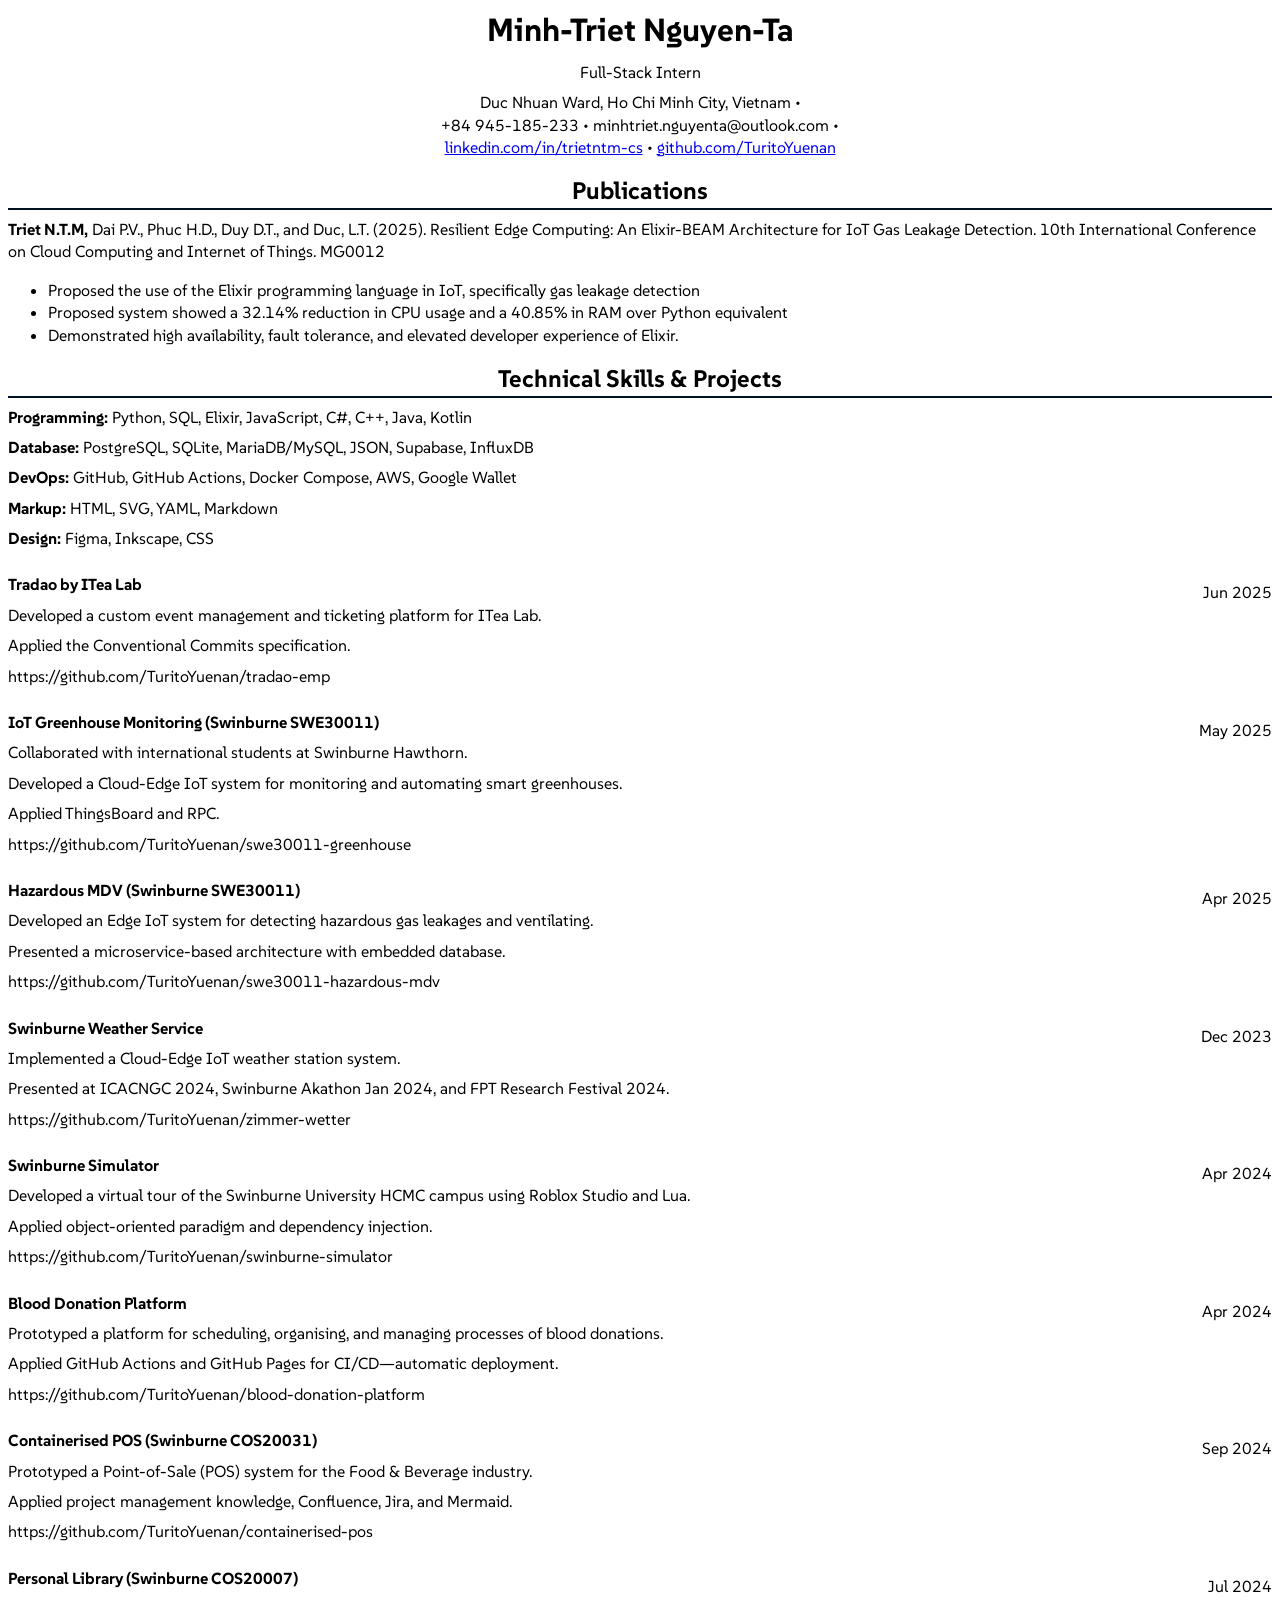
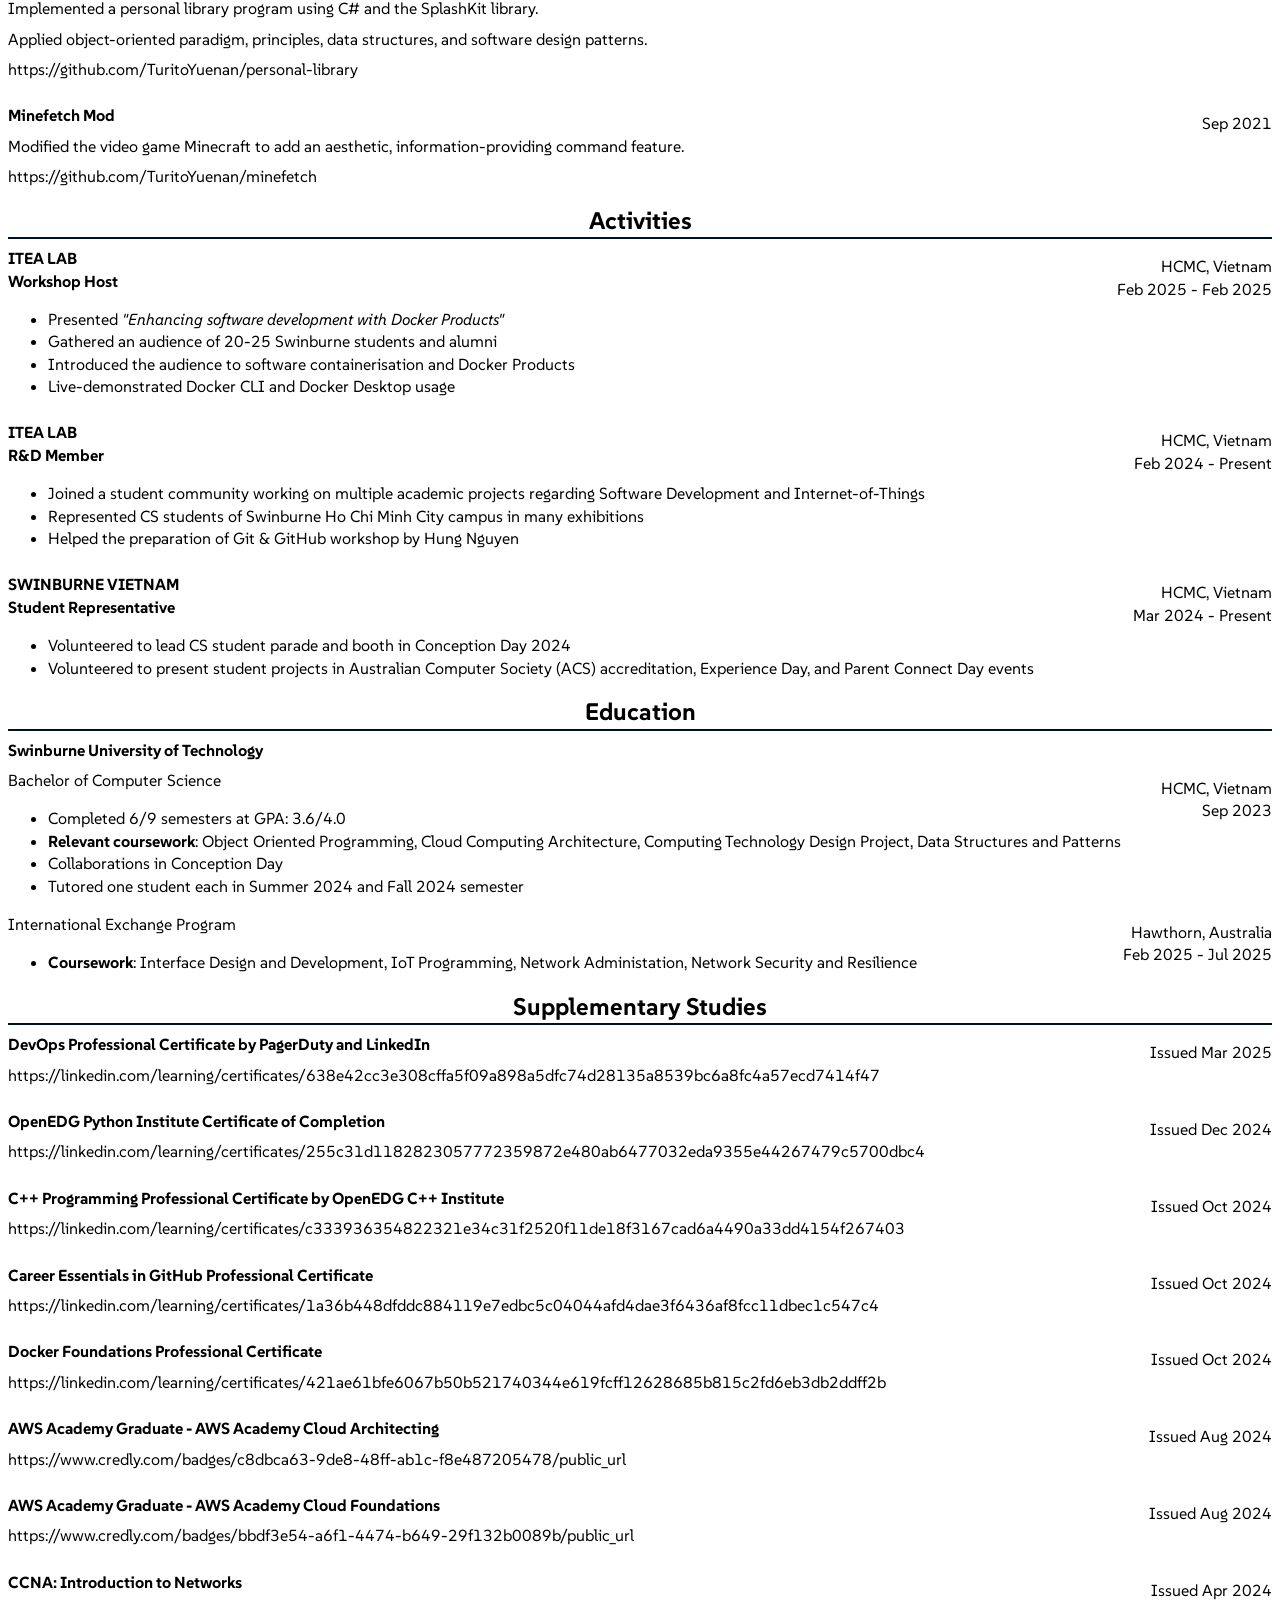
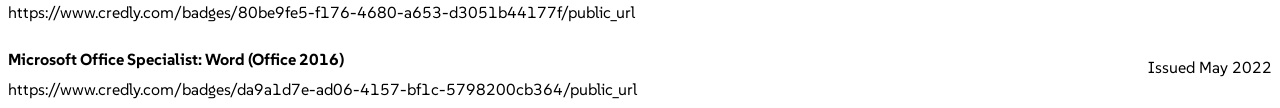
==== cvitae.html @ 9406d148 "update CV" ====
<!DOCTYPE html>
<html lang="en">

<head>
	<meta charset="UTF-8">
	<meta name="viewport" content="width=device-width, initial-scale=1.0">

	<title>Minh-Triet Nguyen-Ta's CV</title>

	<link rel="preconnect" href="https://fonts.googleapis.com">
	<link rel="preconnect" href="https://fonts.gstatic.com" crossorigin>
	<link href="https://fonts.googleapis.com/css2?family=SUSE:wght@100..800&display=swap" rel="stylesheet">

	<style>
		:root {
			font-family: 'SUSE', sans-serif;
			line-height: 1.4;
		}

		:is(h1, h2, .text-center) {
			text-align: center;
		}

		:is(h3, h4, p) {
			margin-block: 0.5rem;
		}

		h1 {
			margin-block: 0 0.5rem;
		}

		h2 {
			margin-block: 1rem 0.5rem;
			border-bottom: 2px solid #012;
		}

		section:not(:nth-child(2)) {
			margin-top: 1.5rem;
		}

		.float-right {
			float: inline-end;
			text-align: end;
		}

		@media print {
			section {
				break-inside: avoid;
			}
		}
	</style>
</head>

<body>
	<hgroup>
		<h1>Minh-Triet Nguyen-Ta</h1>
		<p class="text-center">Full-Stack Intern</p>
		<p class="text-center">
			Duc Nhuan Ward, Ho Chi Minh City, Vietnam
			&bull; <br> +84&nbsp;945-185-233
			&bull; minhtriet.nguyenta@outlook.com
			&bull; <br> <a href="https://linkedin.com/in/trietntm-cs" target="_blank">linkedin.com/in/trietntm-cs</a>
			&bull; <a href="https://github.com/TuritoYuenan" target="_blank">github.com/TuritoYuenan</a>
		</p>
	</hgroup>

	<hgroup>
		<h2>Publications</h2>

		<p><strong>Triet N.T.M,</strong> Dai P.V., Phuc H.D., Duy D.T., and Duc, L.T. (2025). Resilient Edge Computing:
			An Elixir-BEAM Architecture for IoT Gas Leakage Detection. 10th International Conference on Cloud Computing
			and Internet of Things. MG0012</p>
		<ul>
			<li>Proposed the use of the Elixir programming language in IoT, specifically gas leakage detection</li>
			<li>Proposed system showed a 32.14% reduction in CPU usage and a 40.85% in RAM over Python equivalent</li>
			<li>Demonstrated high availability, fault tolerance, and elevated developer experience of Elixir.</li>
		</ul>
	</hgroup>

	<hgroup>
		<h2>Technical Skills & Projects</h2>

		<p><strong>Programming:</strong> Python, SQL, Elixir, JavaScript, C#, C++, Java, Kotlin</p>
		<p><strong>Database:</strong> PostgreSQL, SQLite, MariaDB/MySQL, JSON, Supabase, InfluxDB</p>
		<p><strong>DevOps:</strong> GitHub, GitHub Actions, Docker Compose, AWS, Google Wallet</p>
		<p><strong>Markup:</strong> HTML, SVG, YAML, Markdown</p>
		<p><strong>Design:</strong> Figma, Inkscape, CSS</p>

		<section>
			<p class="float-right">Jun 2025</p>
			<h4>Tradao by ITea Lab</h4>
			<p>Developed a custom event management and ticketing platform for ITea Lab.</p>
			<p>Applied the Conventional Commits specification.</p>
			<p>https://github.com/TuritoYuenan/tradao-emp</p>
		</section>

		<section>
			<p class="float-right">May 2025</p>
			<h4>IoT Greenhouse Monitoring (Swinburne SWE30011)</h4>
			<p>Collaborated with international students at Swinburne Hawthorn.</p>
			<p>Developed a Cloud-Edge IoT system for monitoring and automating smart greenhouses.</p>
			<p>Applied ThingsBoard and RPC.</p>
			<p>https://github.com/TuritoYuenan/swe30011-greenhouse</p>
		</section>

		<section>
			<p class="float-right">Apr 2025</p>
			<h4>Hazardous MDV (Swinburne SWE30011)</h4>
			<p>Developed an Edge IoT system for detecting hazardous gas leakages and ventilating.</p>
			<p>Presented a microservice-based architecture with embedded database.</p>
			<p>https://github.com/TuritoYuenan/swe30011-hazardous-mdv</p>
		</section>

		<section>
			<p class="float-right">Dec 2023</p>
			<h4>Swinburne Weather Service</h4>
			<p>Implemented a Cloud-Edge IoT weather station system.</p>
			<p>Presented at ICACNGC 2024, Swinburne Akathon Jan 2024, and FPT Research Festival 2024.</p>
			<p>https://github.com/TuritoYuenan/zimmer-wetter</p>
		</section>

		<section>
			<p class="float-right">Apr 2024</p>
			<h4>Swinburne Simulator</h4>
			<p>Developed a virtual tour of the Swinburne University HCMC campus using Roblox Studio and Lua.</p>
			<p>Applied object-oriented paradigm and dependency injection.</p>
			<p>https://github.com/TuritoYuenan/swinburne-simulator</p>
		</section>

		<section>
			<p class="float-right">Apr 2024</p>
			<h4>Blood Donation Platform</h4>
			<p>Prototyped a platform for scheduling, organising, and managing processes of blood donations.</p>
			<p>Applied GitHub Actions and GitHub Pages for CI/CD&mdash;automatic deployment.</p>
			<p>https://github.com/TuritoYuenan/blood-donation-platform</p>
		</section>

		<section>
			<p class="float-right">Sep 2024</p>
			<h4>Containerised POS (Swinburne COS20031)</h4>
			<p>Prototyped a Point-of-Sale (POS) system for the Food & Beverage industry.</p>
			<p>Applied project management knowledge, Confluence, Jira, and Mermaid.</p>
			<p>https://github.com/TuritoYuenan/containerised-pos</p>
		</section>

		<section>
			<p class="float-right">Jul 2024</p>
			<h4>Personal Library (Swinburne COS20007)</h4>
			<p>Implemented a personal library program using C# and the SplashKit library.</p>
			<p>Applied object-oriented paradigm, principles, data structures, and software design patterns.</p>
			<p>https://github.com/TuritoYuenan/personal-library</p>
		</section>

		<section>
			<p class="float-right">Sep 2021</p>
			<h4>Minefetch Mod</h4>
			<p>Modified the video game Minecraft to add an aesthetic, information-providing command feature.</p>
			<p>https://github.com/TuritoYuenan/minefetch</p>
		</section>
	</hgroup>

	<hgroup>
		<h2>Activities</h2>

		<section>
			<p class="float-right">HCMC, Vietnam <br> Feb 2025 - Feb 2025</p>
			<h4>ITEA LAB <br> Workshop Host</h4>
			<ul>
				<li>Presented <em>"Enhancing software development with Docker Products"</em></li>
				<li>Gathered an audience of 20-25 Swinburne students and alumni</li>
				<li>Introduced the audience to software containerisation and Docker Products</li>
				<li>Live-demonstrated Docker CLI and Docker Desktop usage</li>
			</ul>
		</section>

		<section>
			<p class="float-right">HCMC, Vietnam <br> Feb 2024 - Present</p>
			<h4>ITEA LAB <br> R&D Member</h4>
			<ul>
				<li>Joined a student community working on multiple academic projects regarding Software Development and
					Internet-of-Things
				</li>
				<li>Represented CS students of Swinburne Ho Chi Minh City campus in many exhibitions</li>
				<li>Helped the preparation of Git & GitHub workshop by Hung Nguyen </li>
			</ul>
		</section>

		<section>
			<p class="float-right">HCMC, Vietnam <br> Mar 2024 - Present</p>
			<h4>SWINBURNE VIETNAM <br> Student Representative</h4>
			<ul>
				<li>Volunteered to lead CS student parade and booth in Conception Day 2024</li>
				<li>Volunteered to present student projects in Australian Computer Society
					(ACS) accreditation, Experience Day, and Parent Connect Day events</li>
			</ul>
		</section>
	</hgroup>

	<hgroup>
		<h2>Education</h2>

		<section>
			<h4>Swinburne University of Technology</h4>
			<p class="float-right">HCMC, Vietnam <br> Sep 2023</p>
			<p>Bachelor of Computer Science</p>
			<ul>
				<li>Completed 6/9 semesters at GPA: 3.6/4.0</li>
				<li><strong>Relevant coursework</strong>: Object Oriented Programming, Cloud Computing Architecture,
					Computing Technology Design Project, Data Structures and Patterns</li>
				<li>Collaborations in Conception Day</li>
				<li>Tutored one student each in Summer 2024 and Fall 2024 semester</li>
			</ul>
			<p class="float-right">Hawthorn, Australia <br> Feb 2025 - Jul 2025</p>
			<p>International Exchange Program</p>
			<ul>
				<li><strong>Coursework</strong>: Interface Design and Development, IoT Programming, Network
					Administation, Network Security and Resilience</li>
			</ul>
		</section>
	</hgroup>

	<hgroup>
		<h2>Supplementary Studies</h2>

		<section>
			<p class="float-right">Issued Mar 2025</p>
			<h4>DevOps Professional Certificate by PagerDuty and LinkedIn</h4>
			<p>https://linkedin.com/learning/certificates/638e42cc3e308cffa5f09a898a5dfc74d28135a8539bc6a8fc4a57ecd7414f47
			</p>
		</section>

		<section>
			<p class="float-right">Issued Dec 2024</p>
			<h4>OpenEDG Python Institute Certificate of Completion</h4>
			<p>https://linkedin.com/learning/certificates/255c31d1182823057772359872e480ab6477032eda9355e44267479c5700dbc4
			</p>
		</section>

		<section>
			<p class="float-right">Issued Oct 2024</p>
			<h4>C++ Programming Professional Certificate by OpenEDG C++ Institute</h4>
			<p>https://linkedin.com/learning/certificates/c333936354822321e34c31f2520f11de18f3167cad6a4490a33dd4154f267403
			</p>
		</section>

		<section>
			<p class="float-right">Issued Oct 2024</p>
			<h4>Career Essentials in GitHub Professional Certificate</h4>
			<p>https://linkedin.com/learning/certificates/1a36b448dfddc884119e7edbc5c04044afd4dae3f6436af8fcc11dbec1c547c4
			</p>
		</section>

		<section>
			<p class="float-right">Issued Oct 2024</p>
			<h4>Docker Foundations Professional Certificate</h4>
			<p>https://linkedin.com/learning/certificates/421ae61bfe6067b50b521740344e619fcff12628685b815c2fd6eb3db2ddff2b
			</p>
		</section>

		<section>
			<p class="float-right">Issued Aug 2024</p>
			<h4>AWS Academy Graduate - AWS Academy Cloud Architecting</h4>
			<p>https://www.credly.com/badges/c8dbca63-9de8-48ff-ab1c-f8e487205478/public_url</p>
		</section>

		<section>
			<p class="float-right">Issued Aug 2024</p>
			<h4>AWS Academy Graduate - AWS Academy Cloud Foundations</h4>
			<p>https://www.credly.com/badges/bbdf3e54-a6f1-4474-b649-29f132b0089b/public_url</p>
		</section>

		<section>
			<p class="float-right">Issued Apr 2024</p>
			<h4>CCNA: Introduction to Networks</h4>
			<p>https://www.credly.com/badges/80be9fe5-f176-4680-a653-d3051b44177f/public_url</p>
		</section>

		<section>
			<p class="float-right">Issued May 2022</p>
			<h4>Microsoft Office Specialist: Word (Office 2016)</h4>
			<p>https://www.credly.com/badges/da9a1d7e-ad06-4157-bf1c-5798200cb364/public_url</p>
		</section>
	</hgroup>
</body>

</html>
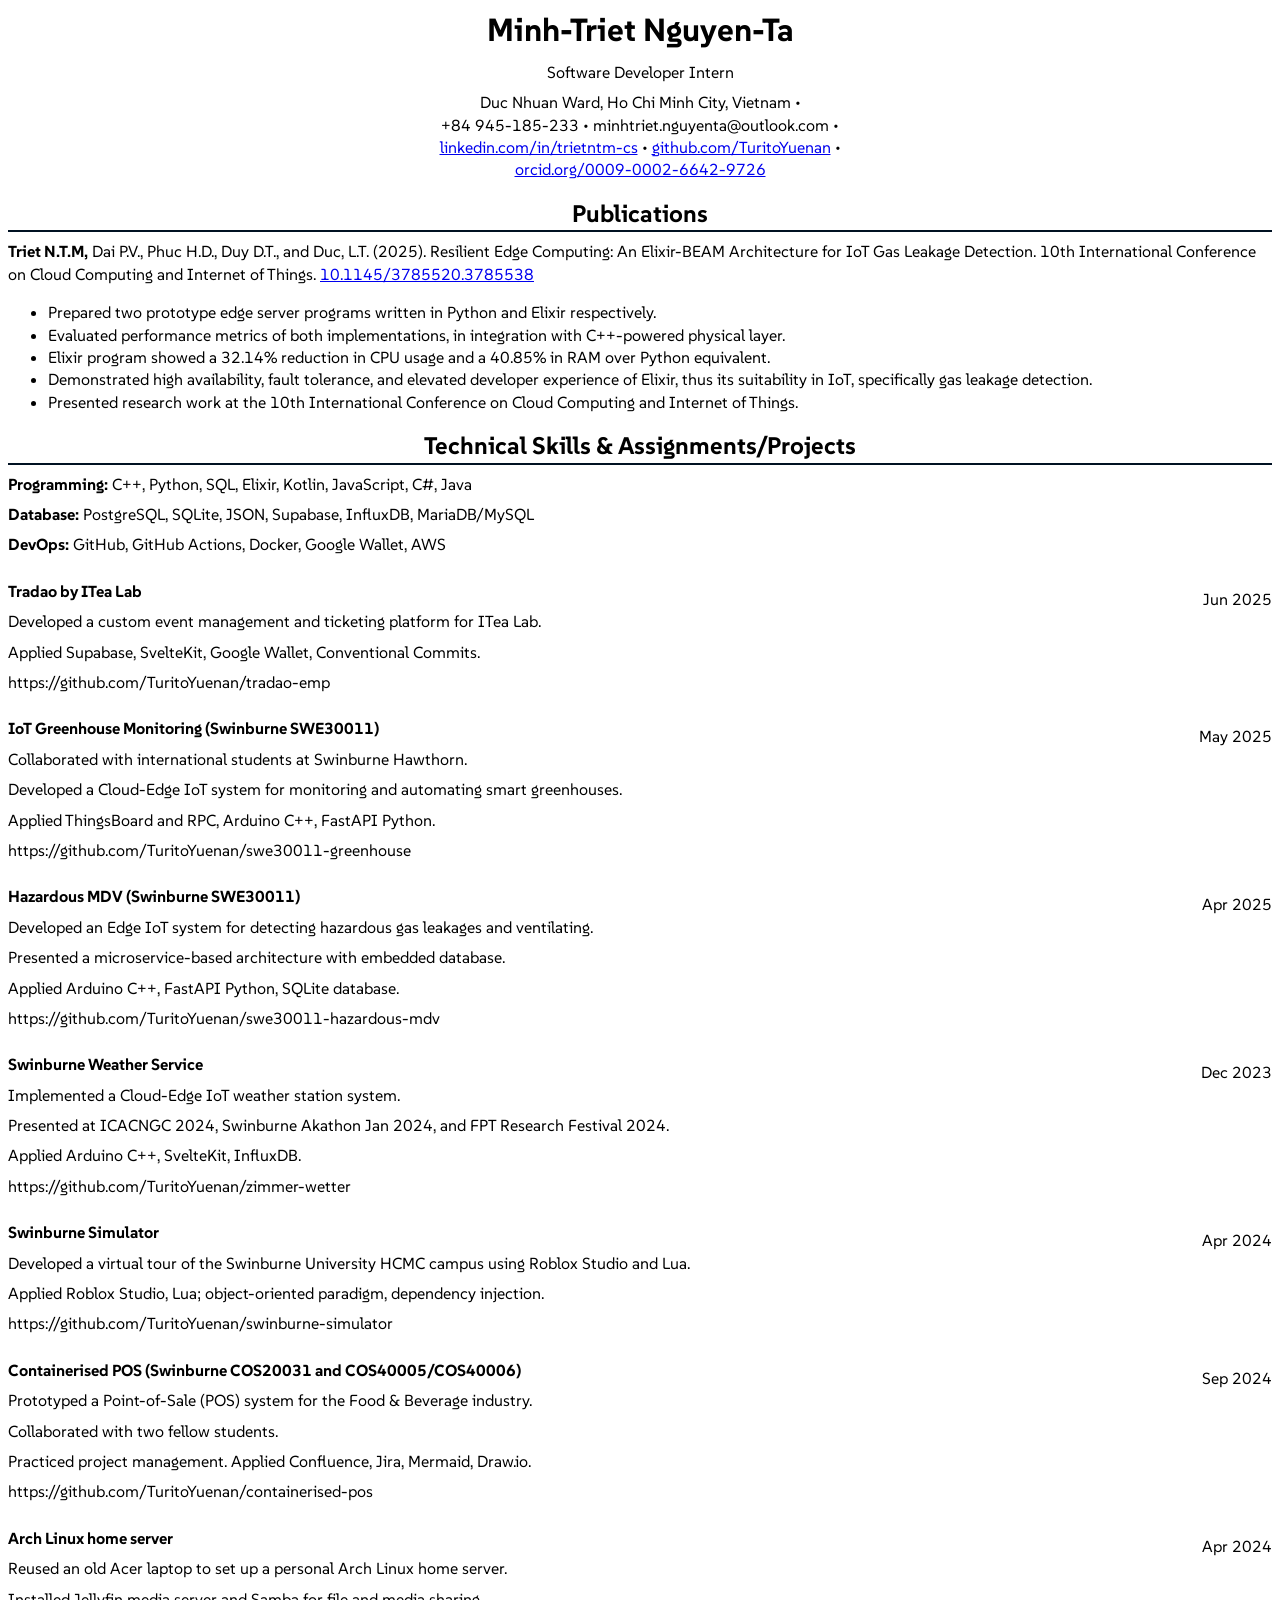
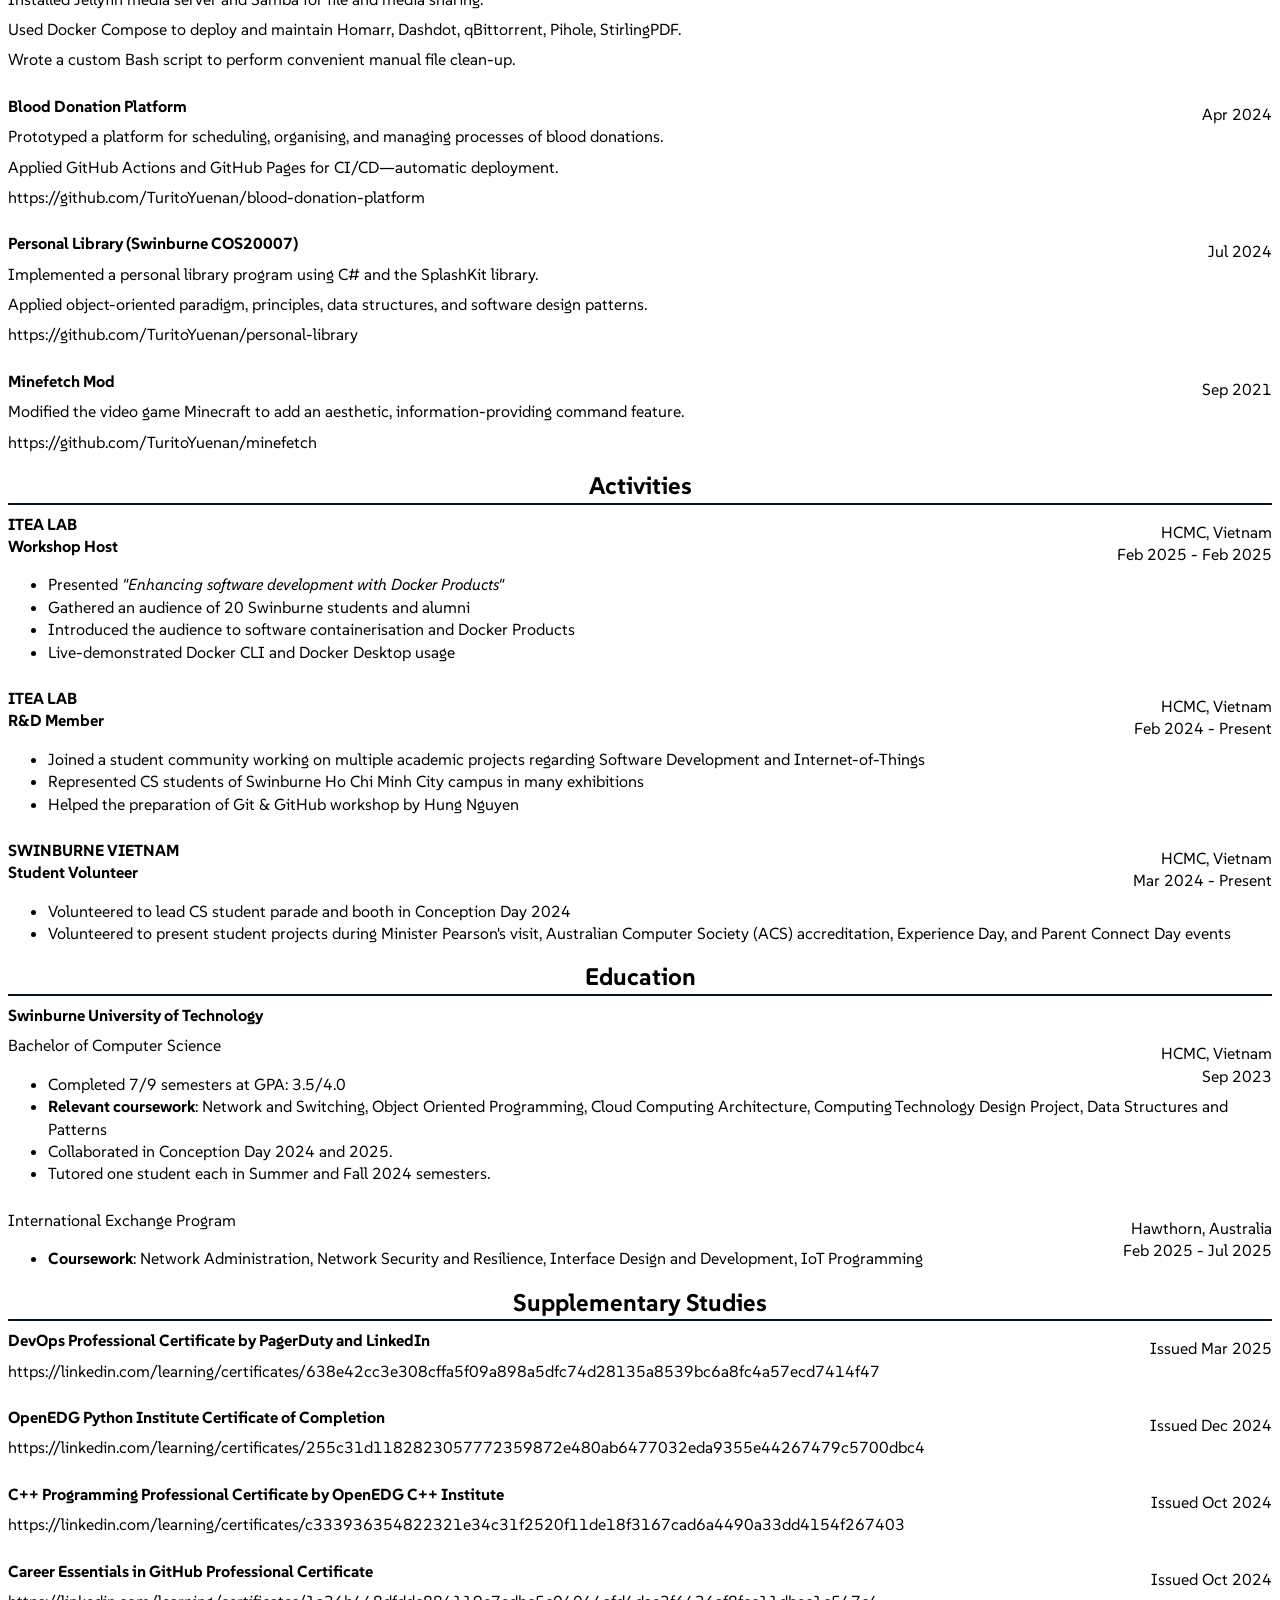
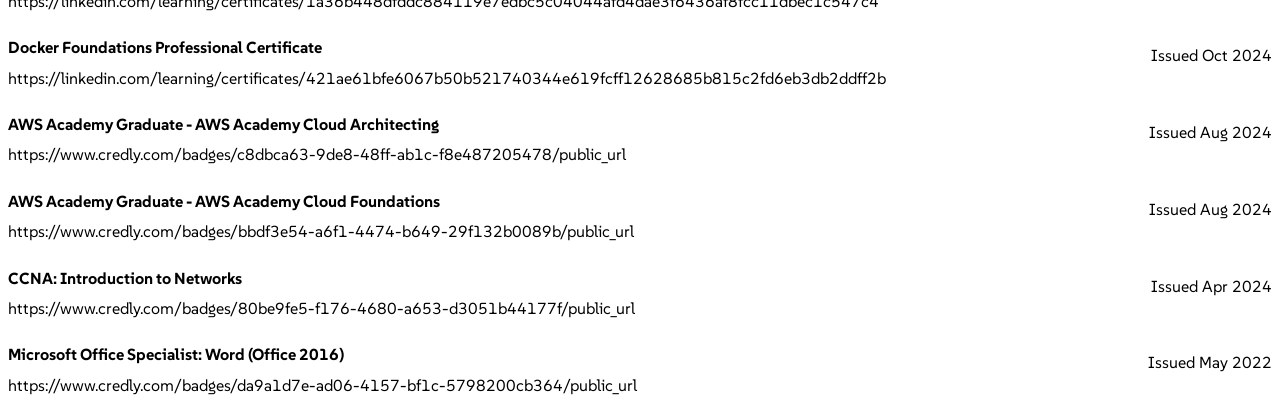
==== commit cf3eb620: "update CV" ====
--- a/cvitae.html
+++ b/cvitae.html
@@ -54,13 +54,14 @@
 <body>
 	<hgroup>
 		<h1>Minh-Triet Nguyen-Ta</h1>
-		<p class="text-center">Full-Stack Intern</p>
+		<p class="text-center">Software Developer Intern</p>
 		<p class="text-center">
 			Duc Nhuan Ward, Ho Chi Minh City, Vietnam
 			&bull; <br> +84&nbsp;945-185-233
 			&bull; minhtriet.nguyenta@outlook.com
 			&bull; <br> <a href="https://linkedin.com/in/trietntm-cs" target="_blank">linkedin.com/in/trietntm-cs</a>
 			&bull; <a href="https://github.com/TuritoYuenan" target="_blank">github.com/TuritoYuenan</a>
+			&bull; <br> <a href="https://orcid.org/0009-0002-6642-9726" target="_blank">orcid.org/0009-0002-6642-9726</a>
 		</p>
 	</hgroup>
 
@@ -69,28 +70,33 @@
 
 		<p><strong>Triet N.T.M,</strong> Dai P.V., Phuc H.D., Duy D.T., and Duc, L.T. (2025). Resilient Edge Computing:
 			An Elixir-BEAM Architecture for IoT Gas Leakage Detection. 10th International Conference on Cloud Computing
-			and Internet of Things. MG0012</p>
+			and Internet of Things.
+			<a href="https://doi.org/10.1145/3785520.3785538">10.1145/3785520.3785538</a>
+		</p>
 		<ul>
-			<li>Proposed the use of the Elixir programming language in IoT, specifically gas leakage detection</li>
-			<li>Proposed system showed a 32.14% reduction in CPU usage and a 40.85% in RAM over Python equivalent</li>
-			<li>Demonstrated high availability, fault tolerance, and elevated developer experience of Elixir.</li>
+			<li>Prepared two prototype edge server programs written in Python and Elixir respectively.</li>
+			<li>Evaluated performance metrics of both implementations, in integration with C++-powered physical layer.
+			</li>
+			<li>Elixir program showed a 32.14% reduction in CPU usage and a 40.85% in RAM over Python equivalent.</li>
+			<li>Demonstrated high availability, fault tolerance, and elevated developer experience of Elixir, thus its
+				suitability in IoT, specifically gas leakage detection.</li>
+			<li>Presented research work at the 10th International Conference on Cloud Computing and Internet of Things.
+			</li>
 		</ul>
 	</hgroup>
 
 	<hgroup>
-		<h2>Technical Skills & Projects</h2>
-
-		<p><strong>Programming:</strong> Python, SQL, Elixir, JavaScript, C#, C++, Java, Kotlin</p>
-		<p><strong>Database:</strong> PostgreSQL, SQLite, MariaDB/MySQL, JSON, Supabase, InfluxDB</p>
-		<p><strong>DevOps:</strong> GitHub, GitHub Actions, Docker Compose, AWS, Google Wallet</p>
-		<p><strong>Markup:</strong> HTML, SVG, YAML, Markdown</p>
-		<p><strong>Design:</strong> Figma, Inkscape, CSS</p>
+		<h2>Technical Skills & Assignments/Projects</h2>
+
+		<p><strong>Programming:</strong> C++, Python, SQL, Elixir, Kotlin, JavaScript, C#, Java</p>
+		<p><strong>Database:</strong> PostgreSQL, SQLite, JSON, Supabase, InfluxDB, MariaDB/MySQL</p>
+		<p><strong>DevOps:</strong> GitHub, GitHub Actions, Docker, Google Wallet, AWS</p>
 
 		<section>
 			<p class="float-right">Jun 2025</p>
 			<h4>Tradao by ITea Lab</h4>
 			<p>Developed a custom event management and ticketing platform for ITea Lab.</p>
-			<p>Applied the Conventional Commits specification.</p>
+			<p>Applied Supabase, SvelteKit, Google Wallet, Conventional Commits.</p>
 			<p>https://github.com/TuritoYuenan/tradao-emp</p>
 		</section>
 
@@ -99,7 +105,7 @@
 			<h4>IoT Greenhouse Monitoring (Swinburne SWE30011)</h4>
 			<p>Collaborated with international students at Swinburne Hawthorn.</p>
 			<p>Developed a Cloud-Edge IoT system for monitoring and automating smart greenhouses.</p>
-			<p>Applied ThingsBoard and RPC.</p>
+			<p>Applied ThingsBoard and RPC, Arduino C++, FastAPI Python.</p>
 			<p>https://github.com/TuritoYuenan/swe30011-greenhouse</p>
 		</section>
 
@@ -108,6 +114,7 @@
 			<h4>Hazardous MDV (Swinburne SWE30011)</h4>
 			<p>Developed an Edge IoT system for detecting hazardous gas leakages and ventilating.</p>
 			<p>Presented a microservice-based architecture with embedded database.</p>
+			<p>Applied Arduino C++, FastAPI Python, SQLite database.</p>
 			<p>https://github.com/TuritoYuenan/swe30011-hazardous-mdv</p>
 		</section>
 
@@ -116,6 +123,7 @@
 			<h4>Swinburne Weather Service</h4>
 			<p>Implemented a Cloud-Edge IoT weather station system.</p>
 			<p>Presented at ICACNGC 2024, Swinburne Akathon Jan 2024, and FPT Research Festival 2024.</p>
+			<p>Applied Arduino C++, SvelteKit, InfluxDB.</p>
 			<p>https://github.com/TuritoYuenan/zimmer-wetter</p>
 		</section>
 
@@ -123,8 +131,26 @@
 			<p class="float-right">Apr 2024</p>
 			<h4>Swinburne Simulator</h4>
 			<p>Developed a virtual tour of the Swinburne University HCMC campus using Roblox Studio and Lua.</p>
-			<p>Applied object-oriented paradigm and dependency injection.</p>
+			<p>Applied Roblox Studio, Lua; object-oriented paradigm, dependency injection.</p>
 			<p>https://github.com/TuritoYuenan/swinburne-simulator</p>
+		</section>
+
+		<section>
+			<p class="float-right">Sep 2024</p>
+			<h4>Containerised POS (Swinburne COS20031 and COS40005/COS40006)</h4>
+			<p>Prototyped a Point-of-Sale (POS) system for the Food & Beverage industry.</p>
+			<p>Collaborated with two fellow students.</p>
+			<p>Practiced project management. Applied Confluence, Jira, Mermaid, Draw.io.</p>
+			<p>https://github.com/TuritoYuenan/containerised-pos</p>
+		</section>
+
+		<section>
+			<p class="float-right">Apr 2024</p>
+			<h4>Arch Linux home server</h4>
+			<p>Reused an old Acer laptop to set up a personal Arch Linux home server.</p>
+			<p>Installed Jellyfin media server and Samba for file and media sharing.</p>
+			<p>Used Docker Compose to deploy and maintain Homarr, Dashdot, qBittorrent, Pihole, StirlingPDF.</p>
+			<p>Wrote a custom Bash script to perform convenient manual file clean-up.</p>
 		</section>
 
 		<section>
@@ -136,14 +162,6 @@
 		</section>
 
 		<section>
-			<p class="float-right">Sep 2024</p>
-			<h4>Containerised POS (Swinburne COS20031)</h4>
-			<p>Prototyped a Point-of-Sale (POS) system for the Food & Beverage industry.</p>
-			<p>Applied project management knowledge, Confluence, Jira, and Mermaid.</p>
-			<p>https://github.com/TuritoYuenan/containerised-pos</p>
-		</section>
-
-		<section>
 			<p class="float-right">Jul 2024</p>
 			<h4>Personal Library (Swinburne COS20007)</h4>
 			<p>Implemented a personal library program using C# and the SplashKit library.</p>
@@ -167,7 +185,7 @@
 			<h4>ITEA LAB <br> Workshop Host</h4>
 			<ul>
 				<li>Presented <em>"Enhancing software development with Docker Products"</em></li>
-				<li>Gathered an audience of 20-25 Swinburne students and alumni</li>
+				<li>Gathered an audience of 20 Swinburne students and alumni</li>
 				<li>Introduced the audience to software containerisation and Docker Products</li>
 				<li>Live-demonstrated Docker CLI and Docker Desktop usage</li>
 			</ul>
@@ -187,10 +205,10 @@
 
 		<section>
 			<p class="float-right">HCMC, Vietnam <br> Mar 2024 - Present</p>
-			<h4>SWINBURNE VIETNAM <br> Student Representative</h4>
+			<h4>SWINBURNE VIETNAM <br> Student Volunteer</h4>
 			<ul>
 				<li>Volunteered to lead CS student parade and booth in Conception Day 2024</li>
-				<li>Volunteered to present student projects in Australian Computer Society
+				<li>Volunteered to present student projects during Minister Pearson's visit, Australian Computer Society
 					(ACS) accreditation, Experience Day, and Parent Connect Day events</li>
 			</ul>
 		</section>
@@ -204,17 +222,19 @@
 			<p class="float-right">HCMC, Vietnam <br> Sep 2023</p>
 			<p>Bachelor of Computer Science</p>
 			<ul>
-				<li>Completed 6/9 semesters at GPA: 3.6/4.0</li>
-				<li><strong>Relevant coursework</strong>: Object Oriented Programming, Cloud Computing Architecture,
-					Computing Technology Design Project, Data Structures and Patterns</li>
-				<li>Collaborations in Conception Day</li>
-				<li>Tutored one student each in Summer 2024 and Fall 2024 semester</li>
-			</ul>
+				<li>Completed 7/9 semesters at GPA: 3.5/4.0</li>
+				<li><strong>Relevant coursework</strong>: Network and Switching, Object Oriented Programming, Cloud
+					Computing Architecture, Computing Technology Design Project, Data Structures and Patterns</li>
+				<li>Collaborated in Conception Day 2024 and 2025.</li>
+				<li>Tutored one student each in Summer and Fall 2024 semesters.</li>
+			</ul>
+		</section>
+		<section>
 			<p class="float-right">Hawthorn, Australia <br> Feb 2025 - Jul 2025</p>
 			<p>International Exchange Program</p>
 			<ul>
-				<li><strong>Coursework</strong>: Interface Design and Development, IoT Programming, Network
-					Administation, Network Security and Resilience</li>
+				<li><strong>Coursework</strong>: Network Administration, Network Security and Resilience, Interface
+					Design and Development, IoT Programming</li>
 			</ul>
 		</section>
 	</hgroup>
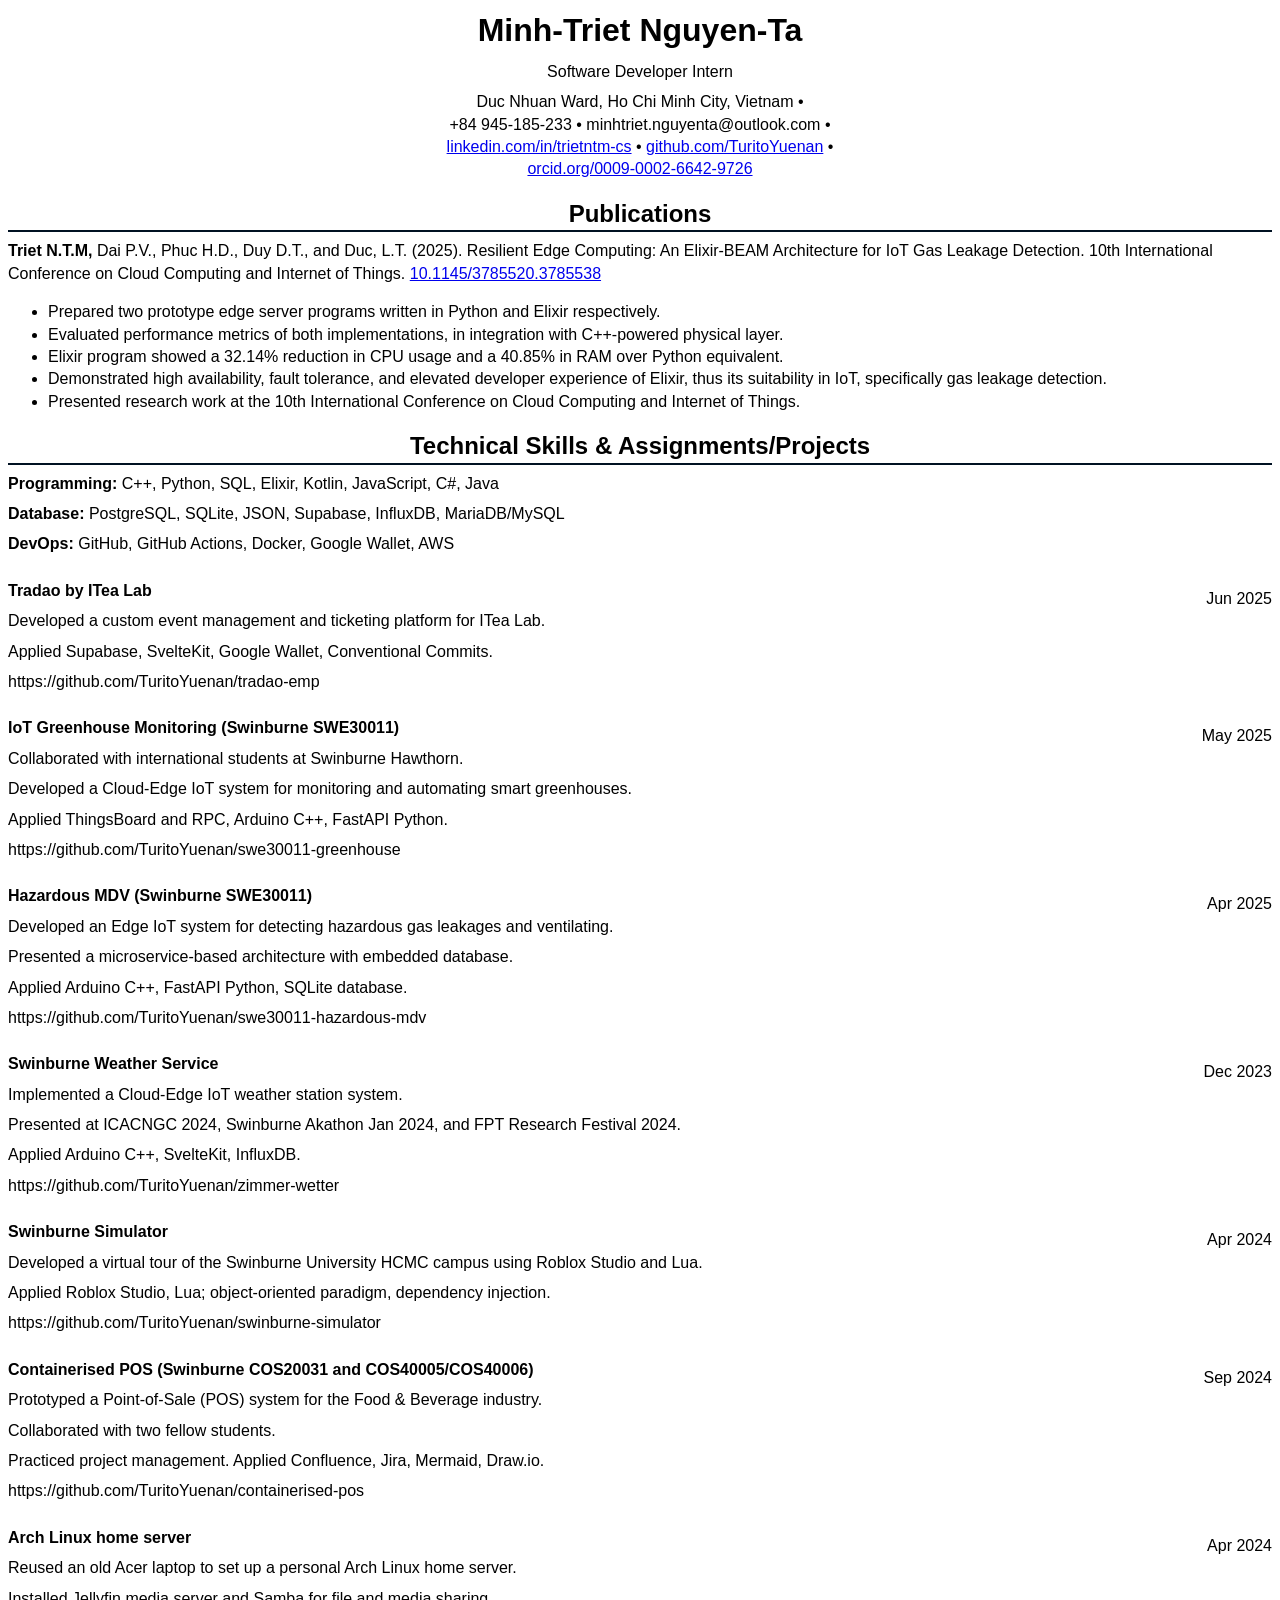
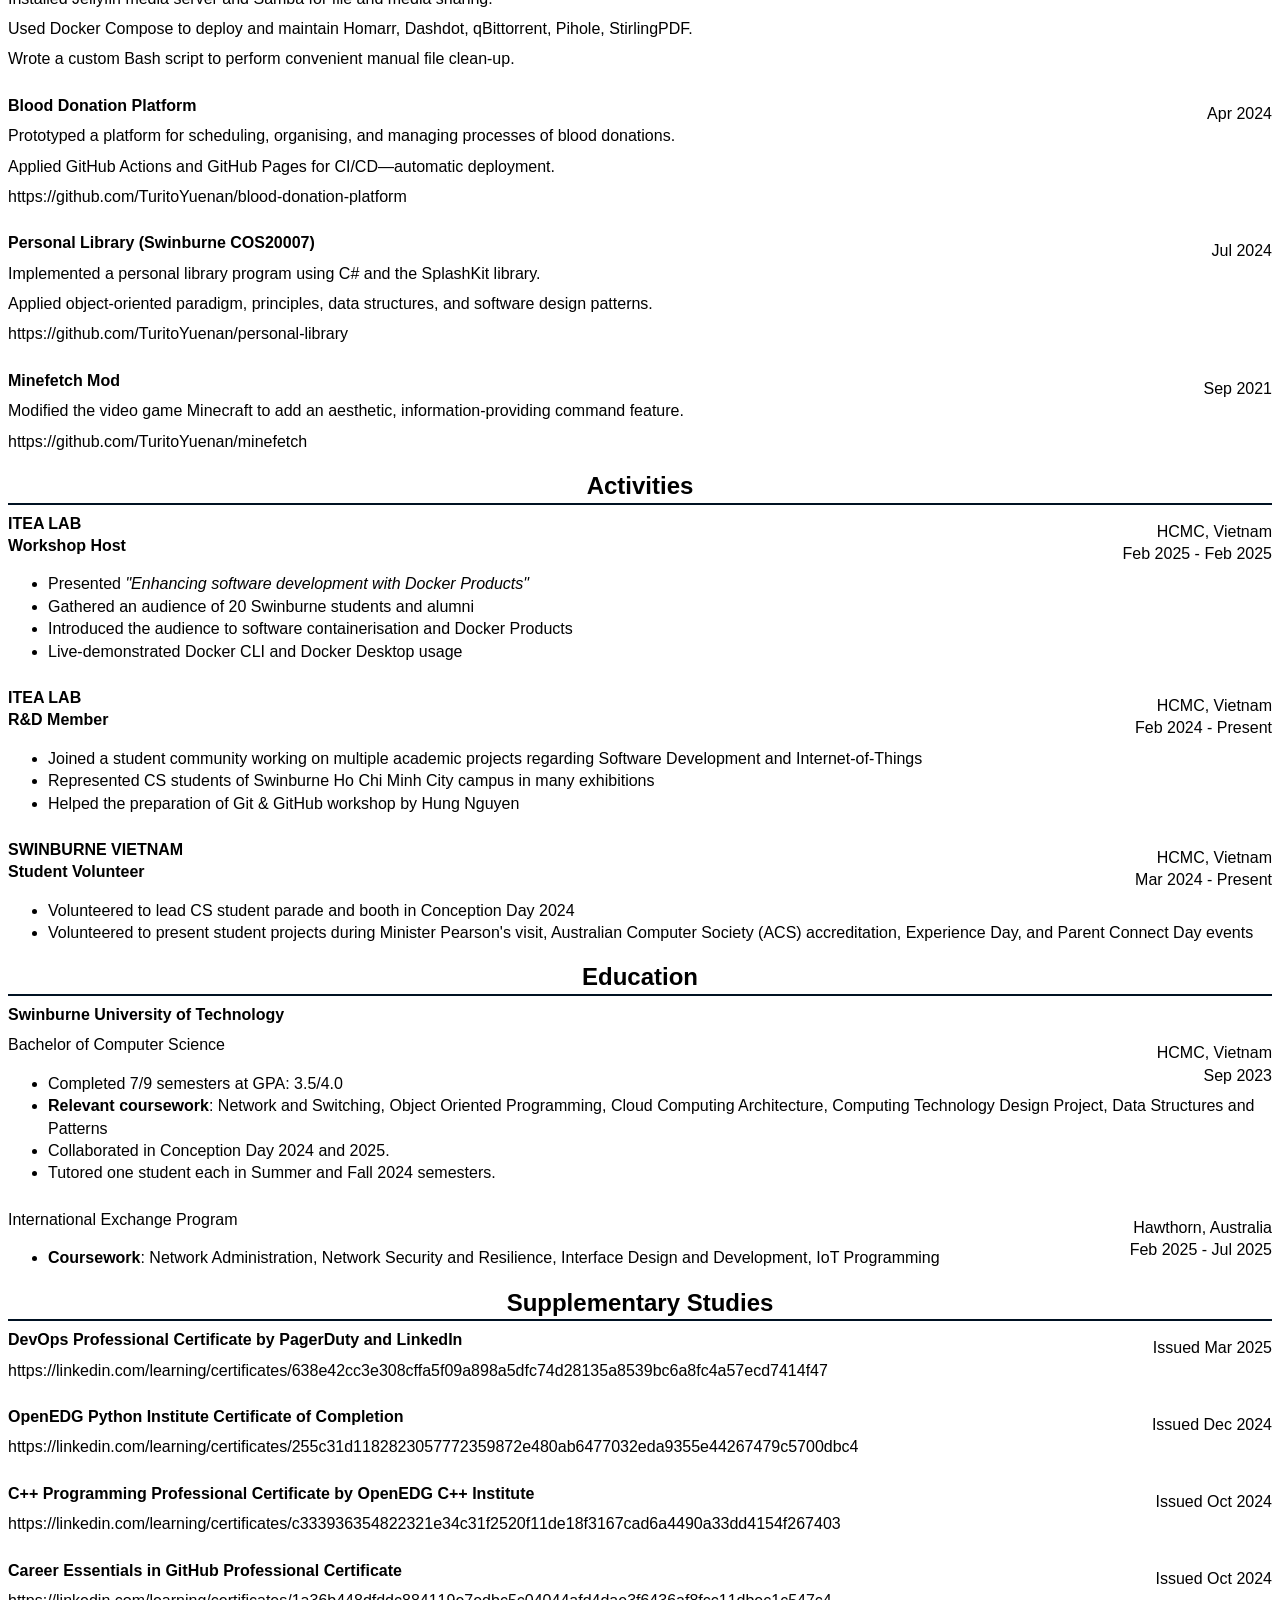
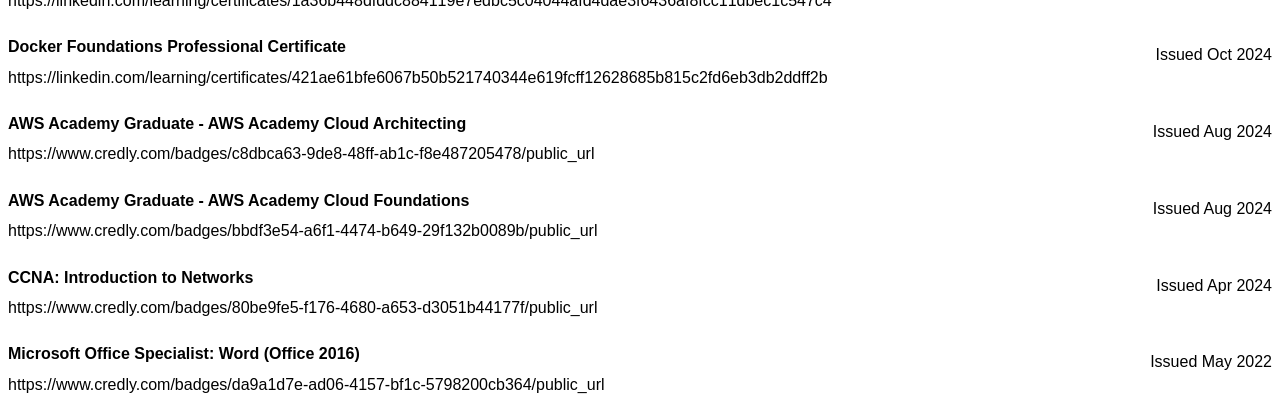
==== commit d778369c: "remove CV SUSE font to drastically decrease PDF file size" ====
--- a/cvitae.html
+++ b/cvitae.html
@@ -7,13 +7,9 @@
 
 	<title>Minh-Triet Nguyen-Ta's CV</title>
 
-	<link rel="preconnect" href="https://fonts.googleapis.com">
-	<link rel="preconnect" href="https://fonts.gstatic.com" crossorigin>
-	<link href="https://fonts.googleapis.com/css2?family=SUSE:wght@100..800&display=swap" rel="stylesheet">
-
 	<style>
 		:root {
-			font-family: 'SUSE', sans-serif;
+			font-family: sans-serif;
 			line-height: 1.4;
 		}
 
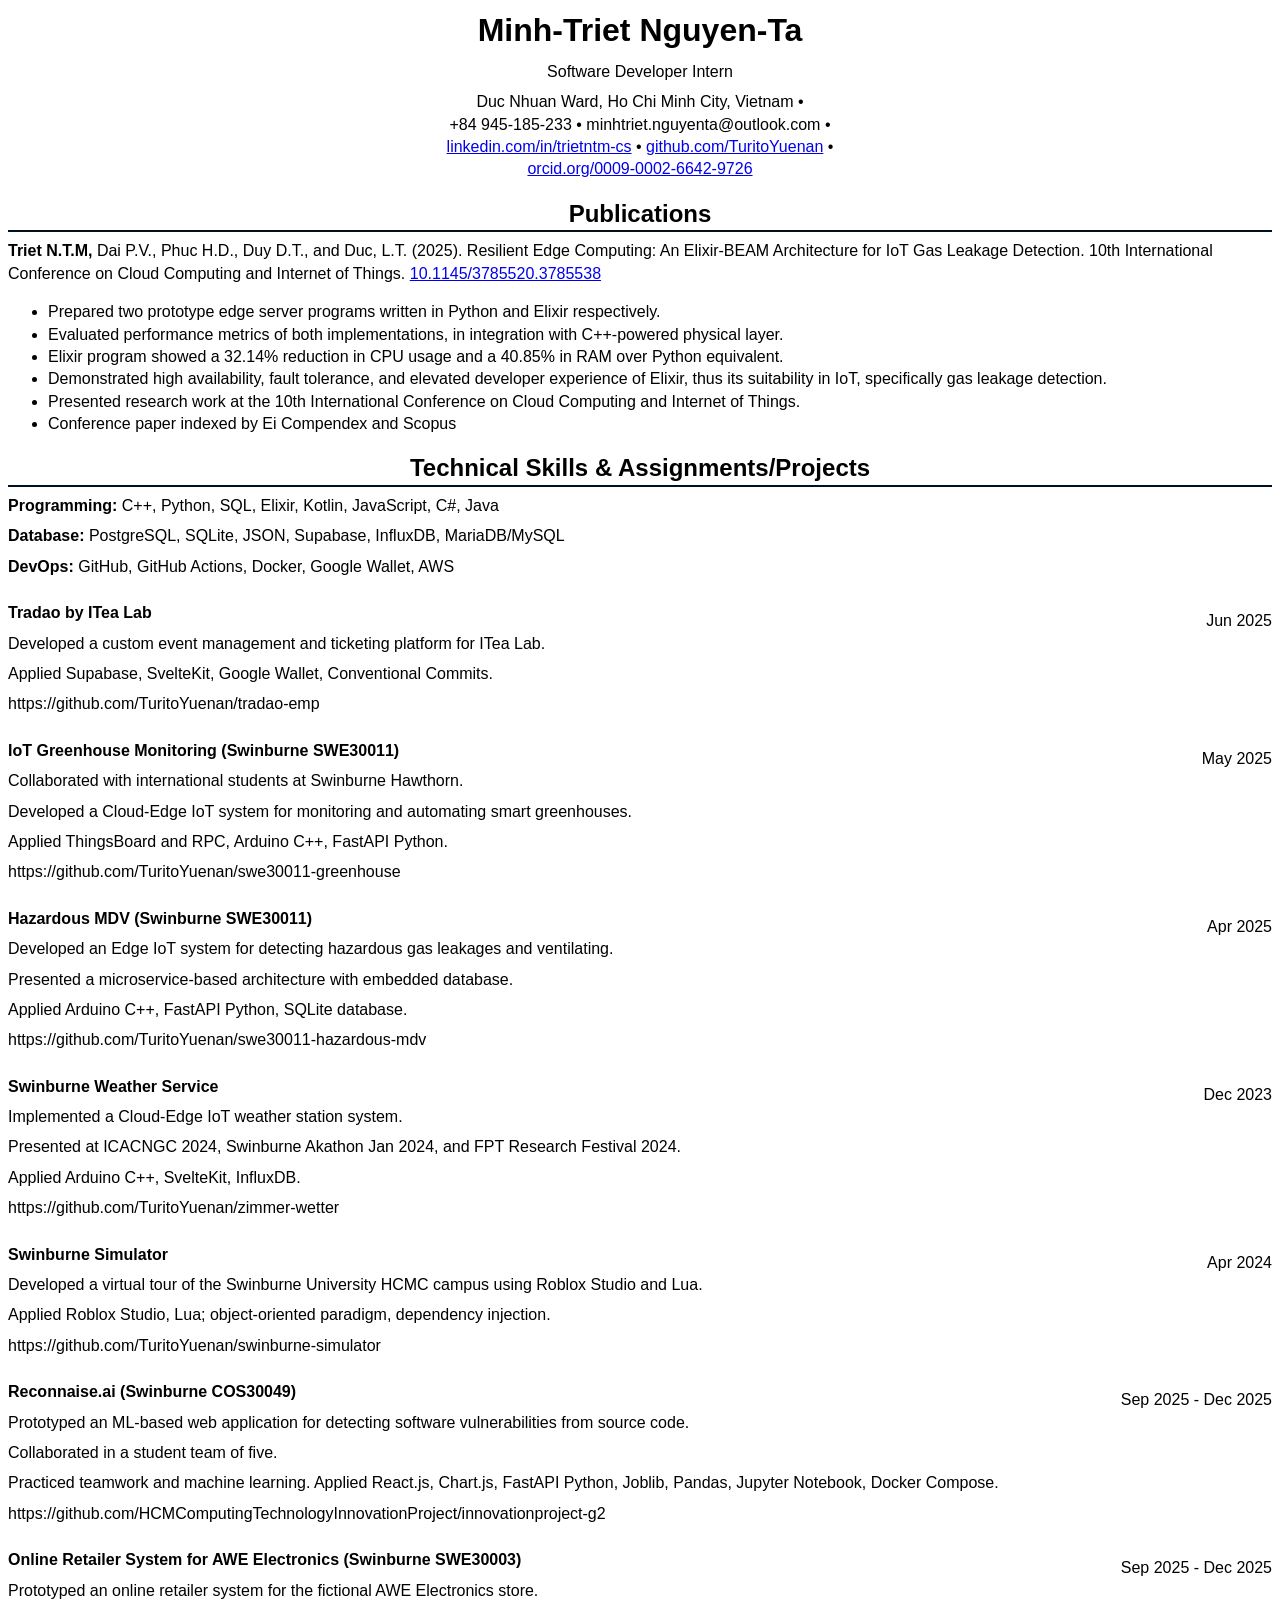
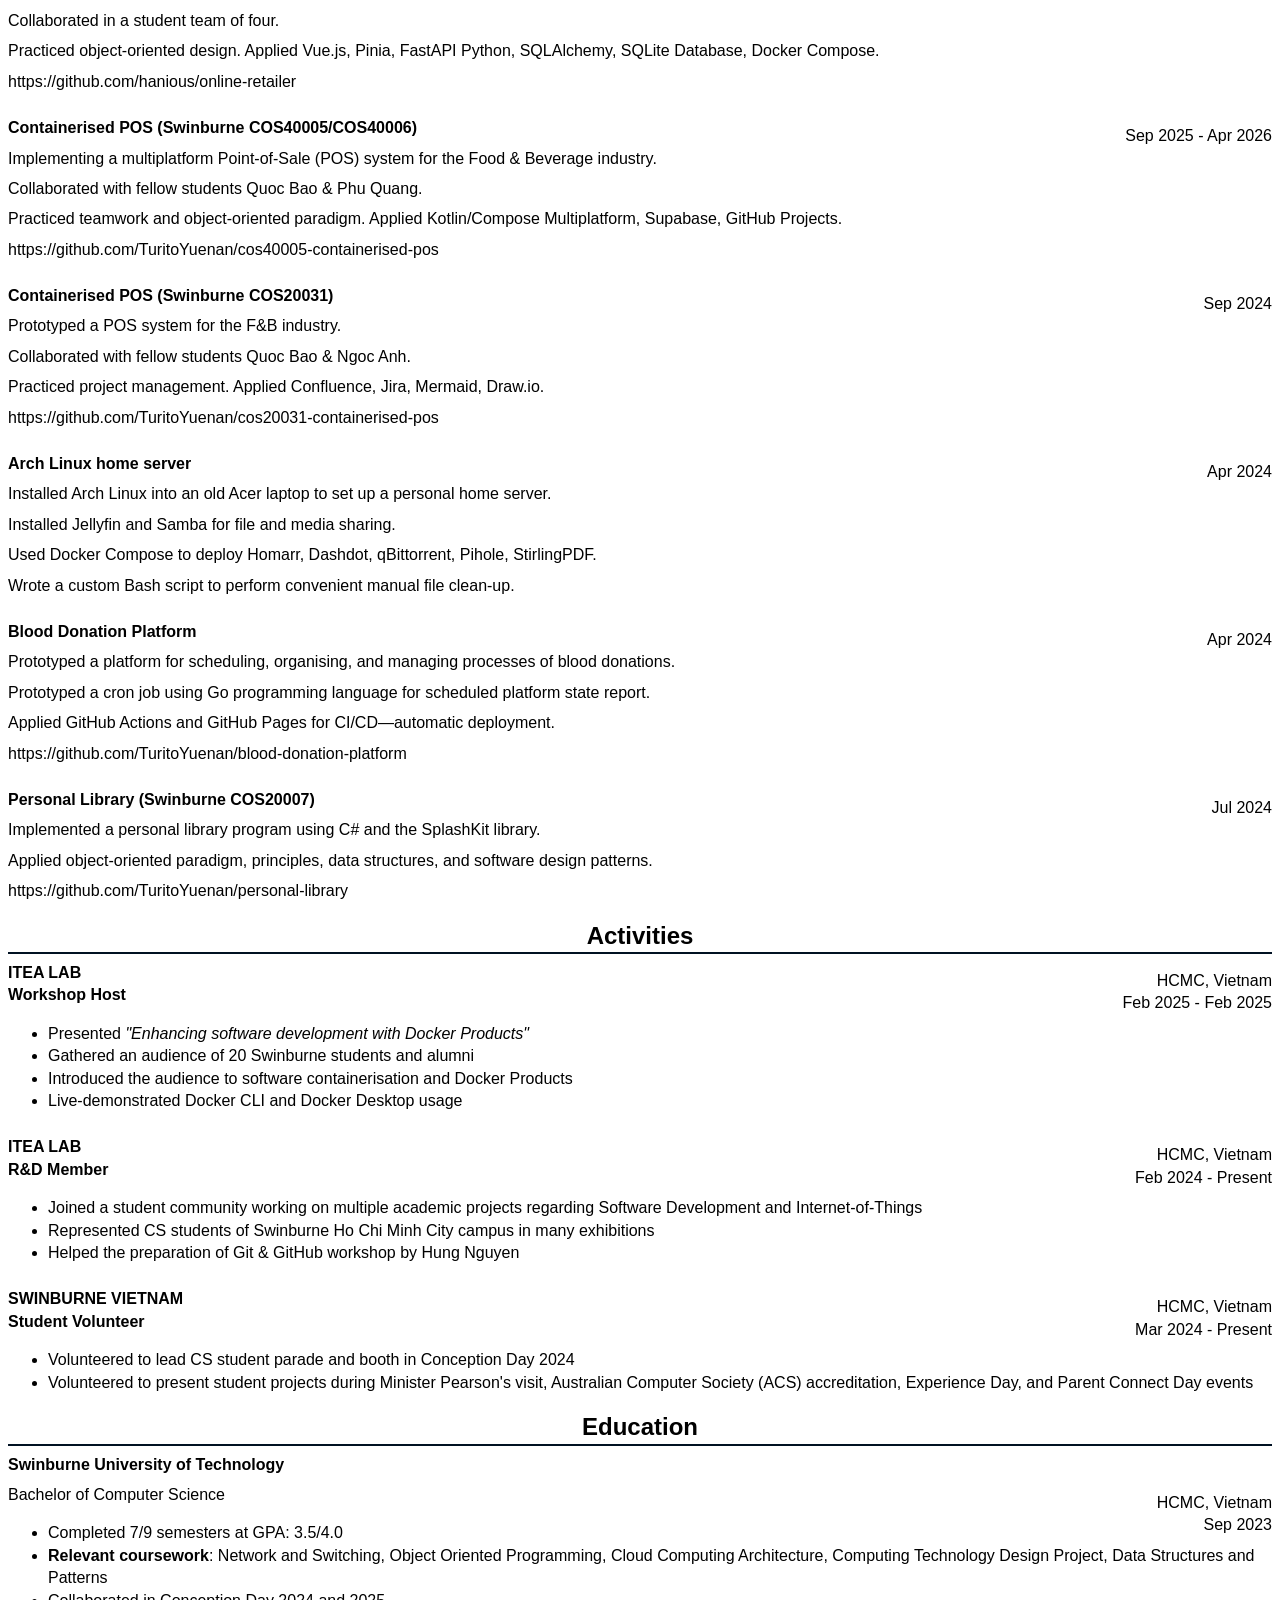
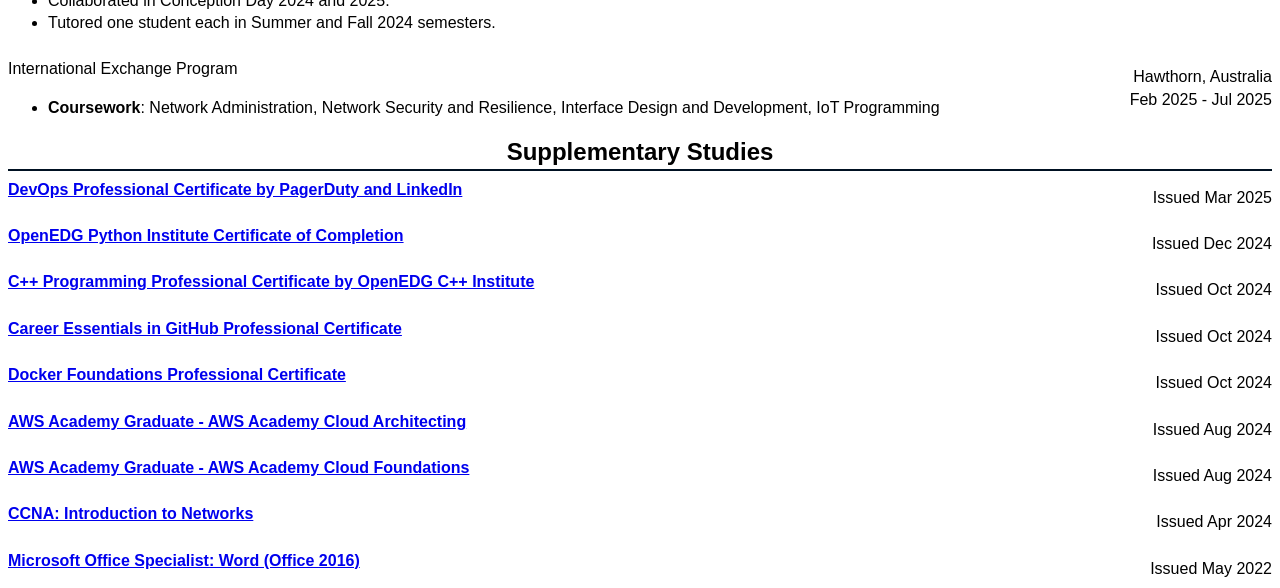
==== commit dcfc0aa7: "update CV" ====
--- a/cvitae.html
+++ b/cvitae.html
@@ -78,6 +78,7 @@
 				suitability in IoT, specifically gas leakage detection.</li>
 			<li>Presented research work at the 10th International Conference on Cloud Computing and Internet of Things.
 			</li>
+			<li>Conference paper indexed by Ei Compendex and Scopus</li>
 		</ul>
 	</hgroup>
 
@@ -132,20 +133,47 @@
 		</section>
 
 		<section>
+			<p class="float-right">Sep 2025 - Dec 2025</p>
+			<h4>Reconnaise.ai (Swinburne COS30049)</h4>
+			<p>Prototyped an ML-based web application for detecting software vulnerabilities from source code.</p>
+			<p>Collaborated in a student team of five.</p>
+			<p>Practiced teamwork and machine learning. Applied React.js, Chart.js, FastAPI Python, Joblib, Pandas, Jupyter Notebook, Docker Compose.</p>
+			<p>https://github.com/HCMComputingTechnologyInnovationProject/innovationproject-g2</p>
+		</section>
+
+		<section>
+			<p class="float-right">Sep 2025 - Dec 2025</p>
+			<h4>Online Retailer System for AWE Electronics (Swinburne SWE30003)</h4>
+			<p>Prototyped an online retailer system for the fictional AWE Electronics store.</p>
+			<p>Collaborated in a student team of four.</p>
+			<p>Practiced object-oriented design. Applied Vue.js, Pinia, FastAPI Python, SQLAlchemy, SQLite Database, Docker Compose.</p>
+			<p>https://github.com/hanious/online-retailer</p>
+		</section>
+
+		<section>
+			<p class="float-right">Sep 2025 - Apr 2026</p>
+			<h4>Containerised POS (Swinburne COS40005/COS40006)</h4>
+			<p>Implementing a multiplatform Point-of-Sale (POS) system for the Food & Beverage industry.</p>
+			<p>Collaborated with fellow students Quoc Bao & Phu Quang.</p>
+			<p>Practiced teamwork and object-oriented paradigm. Applied Kotlin/Compose Multiplatform, Supabase, GitHub Projects.</p>
+			<p>https://github.com/TuritoYuenan/cos40005-containerised-pos</p>
+		</section>
+
+		<section>
 			<p class="float-right">Sep 2024</p>
-			<h4>Containerised POS (Swinburne COS20031 and COS40005/COS40006)</h4>
-			<p>Prototyped a Point-of-Sale (POS) system for the Food & Beverage industry.</p>
-			<p>Collaborated with two fellow students.</p>
+			<h4>Containerised POS (Swinburne COS20031)</h4>
+			<p>Prototyped a POS system for the F&B industry.</p>
+			<p>Collaborated with fellow students Quoc Bao & Ngoc Anh.</p>
 			<p>Practiced project management. Applied Confluence, Jira, Mermaid, Draw.io.</p>
-			<p>https://github.com/TuritoYuenan/containerised-pos</p>
+			<p>https://github.com/TuritoYuenan/cos20031-containerised-pos</p>
 		</section>
 
 		<section>
 			<p class="float-right">Apr 2024</p>
 			<h4>Arch Linux home server</h4>
-			<p>Reused an old Acer laptop to set up a personal Arch Linux home server.</p>
-			<p>Installed Jellyfin media server and Samba for file and media sharing.</p>
-			<p>Used Docker Compose to deploy and maintain Homarr, Dashdot, qBittorrent, Pihole, StirlingPDF.</p>
+			<p>Installed Arch Linux into an old Acer laptop to set up a personal home server.</p>
+			<p>Installed Jellyfin and Samba for file and media sharing.</p>
+			<p>Used Docker Compose to deploy Homarr, Dashdot, qBittorrent, Pihole, StirlingPDF.</p>
 			<p>Wrote a custom Bash script to perform convenient manual file clean-up.</p>
 		</section>
 
@@ -153,6 +181,7 @@
 			<p class="float-right">Apr 2024</p>
 			<h4>Blood Donation Platform</h4>
 			<p>Prototyped a platform for scheduling, organising, and managing processes of blood donations.</p>
+			<p>Prototyped a cron job using Go programming language for scheduled platform state report.</p>
 			<p>Applied GitHub Actions and GitHub Pages for CI/CD&mdash;automatic deployment.</p>
 			<p>https://github.com/TuritoYuenan/blood-donation-platform</p>
 		</section>
@@ -164,13 +193,6 @@
 			<p>Applied object-oriented paradigm, principles, data structures, and software design patterns.</p>
 			<p>https://github.com/TuritoYuenan/personal-library</p>
 		</section>
-
-		<section>
-			<p class="float-right">Sep 2021</p>
-			<h4>Minefetch Mod</h4>
-			<p>Modified the video game Minecraft to add an aesthetic, information-providing command feature.</p>
-			<p>https://github.com/TuritoYuenan/minefetch</p>
-		</section>
 	</hgroup>
 
 	<hgroup>
@@ -240,61 +262,65 @@
 
 		<section>
 			<p class="float-right">Issued Mar 2025</p>
-			<h4>DevOps Professional Certificate by PagerDuty and LinkedIn</h4>
-			<p>https://linkedin.com/learning/certificates/638e42cc3e308cffa5f09a898a5dfc74d28135a8539bc6a8fc4a57ecd7414f47
-			</p>
+			<h4><a href="https://linkedin.com/learning/certificates/638e42cc3e308cffa5f09a898a5dfc74d28135a8539bc6a8fc4a57ecd7414f47">
+				DevOps Professional Certificate by PagerDuty and LinkedIn
+			</a></h4>
 		</section>
 
 		<section>
 			<p class="float-right">Issued Dec 2024</p>
-			<h4>OpenEDG Python Institute Certificate of Completion</h4>
-			<p>https://linkedin.com/learning/certificates/255c31d1182823057772359872e480ab6477032eda9355e44267479c5700dbc4
-			</p>
+			<h4><a href="https://linkedin.com/learning/certificates/255c31d1182823057772359872e480ab6477032eda9355e44267479c5700dbc4">
+				OpenEDG Python Institute Certificate of Completion
+			</a></h4>
 		</section>
 
 		<section>
 			<p class="float-right">Issued Oct 2024</p>
-			<h4>C++ Programming Professional Certificate by OpenEDG C++ Institute</h4>
-			<p>https://linkedin.com/learning/certificates/c333936354822321e34c31f2520f11de18f3167cad6a4490a33dd4154f267403
-			</p>
+			<h4><a href="https://linkedin.com/learning/certificates/c333936354822321e34c31f2520f11de18f3167cad6a4490a33dd4154f267403">
+				C++ Programming Professional Certificate by OpenEDG C++ Institute
+			</a></h4>
 		</section>
 
 		<section>
 			<p class="float-right">Issued Oct 2024</p>
-			<h4>Career Essentials in GitHub Professional Certificate</h4>
-			<p>https://linkedin.com/learning/certificates/1a36b448dfddc884119e7edbc5c04044afd4dae3f6436af8fcc11dbec1c547c4
-			</p>
+			<h4><a href="https://linkedin.com/learning/certificates/1a36b448dfddc884119e7edbc5c04044afd4dae3f6436af8fcc11dbec1c547c4">
+				Career Essentials in GitHub Professional Certificate
+			</a></h4>
 		</section>
 
 		<section>
 			<p class="float-right">Issued Oct 2024</p>
-			<h4>Docker Foundations Professional Certificate</h4>
-			<p>https://linkedin.com/learning/certificates/421ae61bfe6067b50b521740344e619fcff12628685b815c2fd6eb3db2ddff2b
-			</p>
+			<h4><a href="https://linkedin.com/learning/certificates/421ae61bfe6067b50b521740344e619fcff12628685b815c2fd6eb3db2ddff2b">
+				Docker Foundations Professional Certificate
+			</a></h4>
 		</section>
 
 		<section>
 			<p class="float-right">Issued Aug 2024</p>
-			<h4>AWS Academy Graduate - AWS Academy Cloud Architecting</h4>
-			<p>https://www.credly.com/badges/c8dbca63-9de8-48ff-ab1c-f8e487205478/public_url</p>
+			<h4><a href="https://www.credly.com/badges/c8dbca63-9de8-48ff-ab1c-f8e487205478/public_url">
+				AWS Academy Graduate - AWS Academy Cloud Architecting
+			</a></h4>
 		</section>
 
 		<section>
 			<p class="float-right">Issued Aug 2024</p>
-			<h4>AWS Academy Graduate - AWS Academy Cloud Foundations</h4>
-			<p>https://www.credly.com/badges/bbdf3e54-a6f1-4474-b649-29f132b0089b/public_url</p>
+			<h4><a href="https://www.credly.com/badges/bbdf3e54-a6f1-4474-b649-29f132b0089b/public_url">
+				AWS Academy Graduate - AWS Academy Cloud Foundations
+			</a></h4>
 		</section>
 
 		<section>
 			<p class="float-right">Issued Apr 2024</p>
-			<h4>CCNA: Introduction to Networks</h4>
-			<p>https://www.credly.com/badges/80be9fe5-f176-4680-a653-d3051b44177f/public_url</p>
+			<h4><a href="https://www.credly.com/badges/80be9fe5-f176-4680-a653-d3051b44177f/public_url">
+				CCNA: Introduction to Networks
+			</a></h4>
 		</section>
 
 		<section>
 			<p class="float-right">Issued May 2022</p>
-			<h4>Microsoft Office Specialist: Word (Office 2016)</h4>
-			<p>https://www.credly.com/badges/da9a1d7e-ad06-4157-bf1c-5798200cb364/public_url</p>
+			<h4><a href="https://www.credly.com/badges/da9a1d7e-ad06-4157-bf1c-5798200cb364/public_url">
+				Microsoft Office Specialist: Word (Office 2016)
+			</a></h4>
 		</section>
 	</hgroup>
 </body>
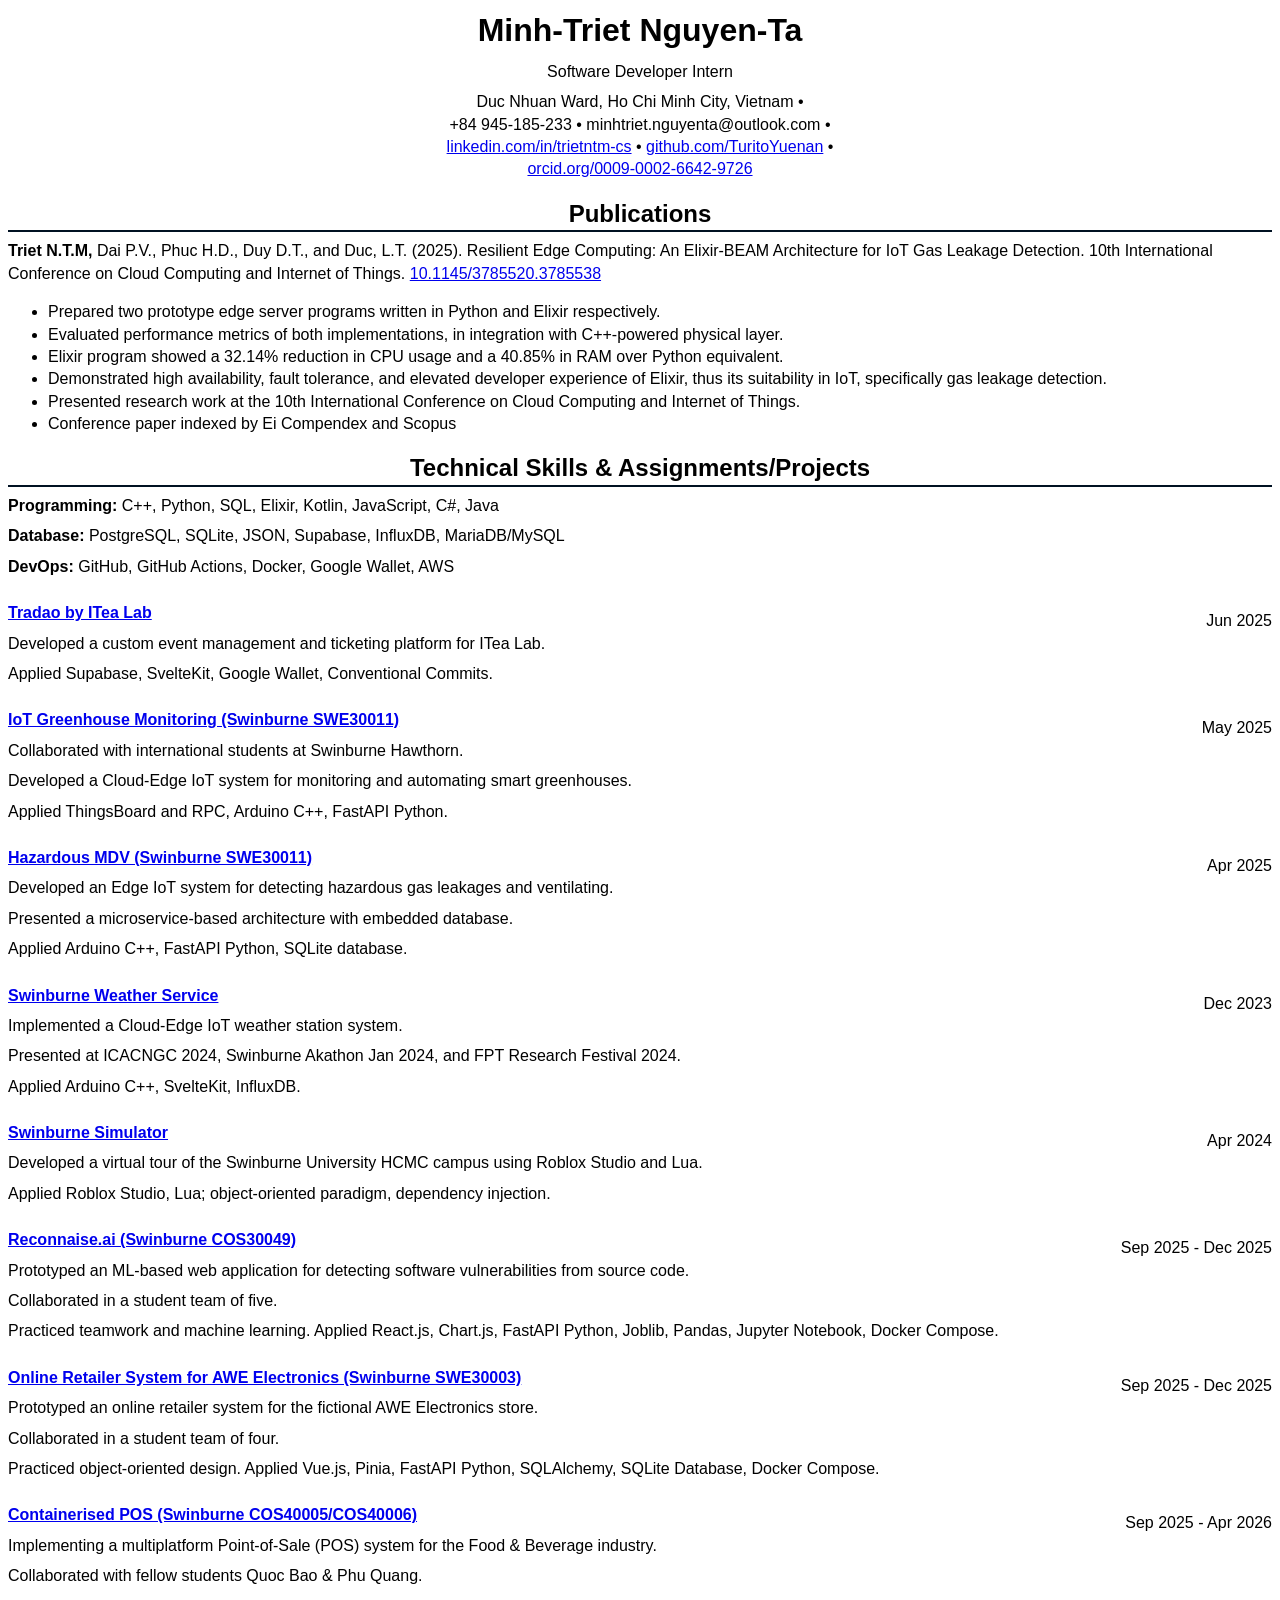
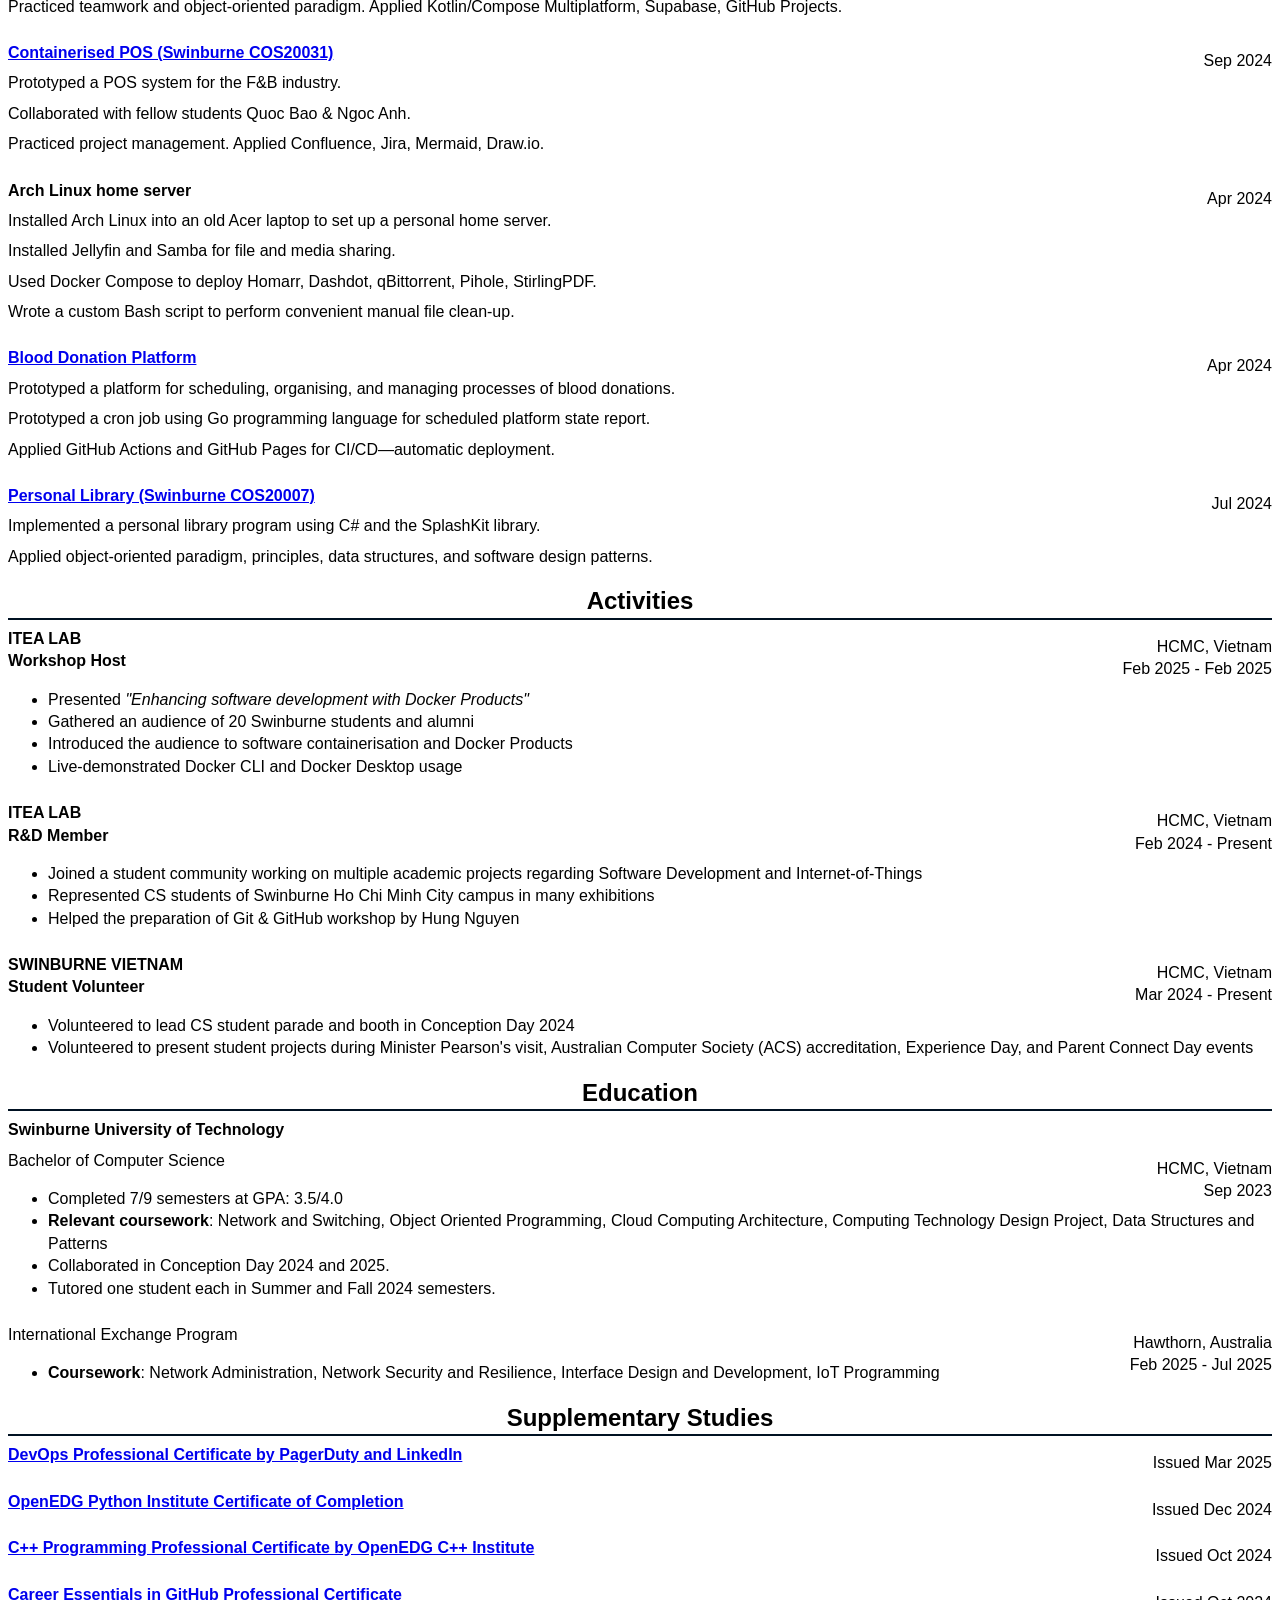
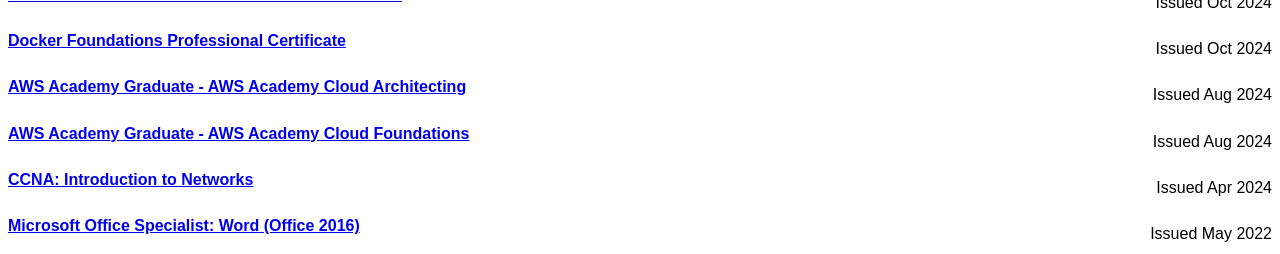
==== commit 0b6f2e46: "enable full hyperlink coverage in CV" ====
--- a/cvitae.html
+++ b/cvitae.html
@@ -91,81 +91,90 @@
 
 		<section>
 			<p class="float-right">Jun 2025</p>
-			<h4>Tradao by ITea Lab</h4>
+			<h4><a href="https://github.com/TuritoYuenan/tradao-emp">
+				Tradao by ITea Lab
+			</a></h4>
 			<p>Developed a custom event management and ticketing platform for ITea Lab.</p>
 			<p>Applied Supabase, SvelteKit, Google Wallet, Conventional Commits.</p>
-			<p>https://github.com/TuritoYuenan/tradao-emp</p>
 		</section>
 
 		<section>
 			<p class="float-right">May 2025</p>
-			<h4>IoT Greenhouse Monitoring (Swinburne SWE30011)</h4>
+			<h4><a href="https://github.com/TuritoYuenan/swe30011-greenhouse">
+				IoT Greenhouse Monitoring (Swinburne SWE30011)
+			</a></h4>
 			<p>Collaborated with international students at Swinburne Hawthorn.</p>
 			<p>Developed a Cloud-Edge IoT system for monitoring and automating smart greenhouses.</p>
 			<p>Applied ThingsBoard and RPC, Arduino C++, FastAPI Python.</p>
-			<p>https://github.com/TuritoYuenan/swe30011-greenhouse</p>
 		</section>
 
 		<section>
 			<p class="float-right">Apr 2025</p>
-			<h4>Hazardous MDV (Swinburne SWE30011)</h4>
+			<h4><a href="https://github.com/TuritoYuenan/swe30011-hazardous-mdv">
+				Hazardous MDV (Swinburne SWE30011)
+			</a></h4>
 			<p>Developed an Edge IoT system for detecting hazardous gas leakages and ventilating.</p>
 			<p>Presented a microservice-based architecture with embedded database.</p>
 			<p>Applied Arduino C++, FastAPI Python, SQLite database.</p>
-			<p>https://github.com/TuritoYuenan/swe30011-hazardous-mdv</p>
 		</section>
 
 		<section>
 			<p class="float-right">Dec 2023</p>
-			<h4>Swinburne Weather Service</h4>
+			<h4><a href="https://github.com/TuritoYuenan/zimmer-wetter">
+				Swinburne Weather Service
+			</a></h4>
 			<p>Implemented a Cloud-Edge IoT weather station system.</p>
 			<p>Presented at ICACNGC 2024, Swinburne Akathon Jan 2024, and FPT Research Festival 2024.</p>
 			<p>Applied Arduino C++, SvelteKit, InfluxDB.</p>
-			<p>https://github.com/TuritoYuenan/zimmer-wetter</p>
 		</section>
 
 		<section>
 			<p class="float-right">Apr 2024</p>
-			<h4>Swinburne Simulator</h4>
+			<h4><a href="https://github.com/TuritoYuenan/swinburne-simulator">
+				Swinburne Simulator
+			</a></h4>
 			<p>Developed a virtual tour of the Swinburne University HCMC campus using Roblox Studio and Lua.</p>
 			<p>Applied Roblox Studio, Lua; object-oriented paradigm, dependency injection.</p>
-			<p>https://github.com/TuritoYuenan/swinburne-simulator</p>
 		</section>
 
 		<section>
 			<p class="float-right">Sep 2025 - Dec 2025</p>
-			<h4>Reconnaise.ai (Swinburne COS30049)</h4>
+			<h4><a href="https://github.com/HCMComputingTechnologyInnovationProject/innovationproject-g2">
+				Reconnaise.ai (Swinburne COS30049)
+			</a></h4>
 			<p>Prototyped an ML-based web application for detecting software vulnerabilities from source code.</p>
 			<p>Collaborated in a student team of five.</p>
 			<p>Practiced teamwork and machine learning. Applied React.js, Chart.js, FastAPI Python, Joblib, Pandas, Jupyter Notebook, Docker Compose.</p>
-			<p>https://github.com/HCMComputingTechnologyInnovationProject/innovationproject-g2</p>
 		</section>
 
 		<section>
 			<p class="float-right">Sep 2025 - Dec 2025</p>
-			<h4>Online Retailer System for AWE Electronics (Swinburne SWE30003)</h4>
+			<h4><a href="https://github.com/hanious/online-retailer">
+				Online Retailer System for AWE Electronics (Swinburne SWE30003)
+			</a></h4>
 			<p>Prototyped an online retailer system for the fictional AWE Electronics store.</p>
 			<p>Collaborated in a student team of four.</p>
 			<p>Practiced object-oriented design. Applied Vue.js, Pinia, FastAPI Python, SQLAlchemy, SQLite Database, Docker Compose.</p>
-			<p>https://github.com/hanious/online-retailer</p>
 		</section>
 
 		<section>
 			<p class="float-right">Sep 2025 - Apr 2026</p>
-			<h4>Containerised POS (Swinburne COS40005/COS40006)</h4>
+			<h4><a href="https://github.com/TuritoYuenan/cos40005-containerised-pos">
+				Containerised POS (Swinburne COS40005/COS40006)
+			</a></h4>
 			<p>Implementing a multiplatform Point-of-Sale (POS) system for the Food & Beverage industry.</p>
 			<p>Collaborated with fellow students Quoc Bao & Phu Quang.</p>
 			<p>Practiced teamwork and object-oriented paradigm. Applied Kotlin/Compose Multiplatform, Supabase, GitHub Projects.</p>
-			<p>https://github.com/TuritoYuenan/cos40005-containerised-pos</p>
 		</section>
 
 		<section>
 			<p class="float-right">Sep 2024</p>
-			<h4>Containerised POS (Swinburne COS20031)</h4>
+			<h4><a href="https://github.com/TuritoYuenan/cos20031-containerised-pos">
+				Containerised POS (Swinburne COS20031)
+			</a></h4>
 			<p>Prototyped a POS system for the F&B industry.</p>
 			<p>Collaborated with fellow students Quoc Bao & Ngoc Anh.</p>
 			<p>Practiced project management. Applied Confluence, Jira, Mermaid, Draw.io.</p>
-			<p>https://github.com/TuritoYuenan/cos20031-containerised-pos</p>
 		</section>
 
 		<section>
@@ -179,19 +188,21 @@
 
 		<section>
 			<p class="float-right">Apr 2024</p>
-			<h4>Blood Donation Platform</h4>
+			<h4><a href="https://github.com/TuritoYuenan/blood-donation-platform">
+				Blood Donation Platform
+			</a></h4>
 			<p>Prototyped a platform for scheduling, organising, and managing processes of blood donations.</p>
 			<p>Prototyped a cron job using Go programming language for scheduled platform state report.</p>
 			<p>Applied GitHub Actions and GitHub Pages for CI/CD&mdash;automatic deployment.</p>
-			<p>https://github.com/TuritoYuenan/blood-donation-platform</p>
 		</section>
 
 		<section>
 			<p class="float-right">Jul 2024</p>
-			<h4>Personal Library (Swinburne COS20007)</h4>
+			<h4><a href="https://github.com/TuritoYuenan/personal-library">
+				Personal Library (Swinburne COS20007)
+			</a></h4>
 			<p>Implemented a personal library program using C# and the SplashKit library.</p>
 			<p>Applied object-oriented paradigm, principles, data structures, and software design patterns.</p>
-			<p>https://github.com/TuritoYuenan/personal-library</p>
 		</section>
 	</hgroup>
 
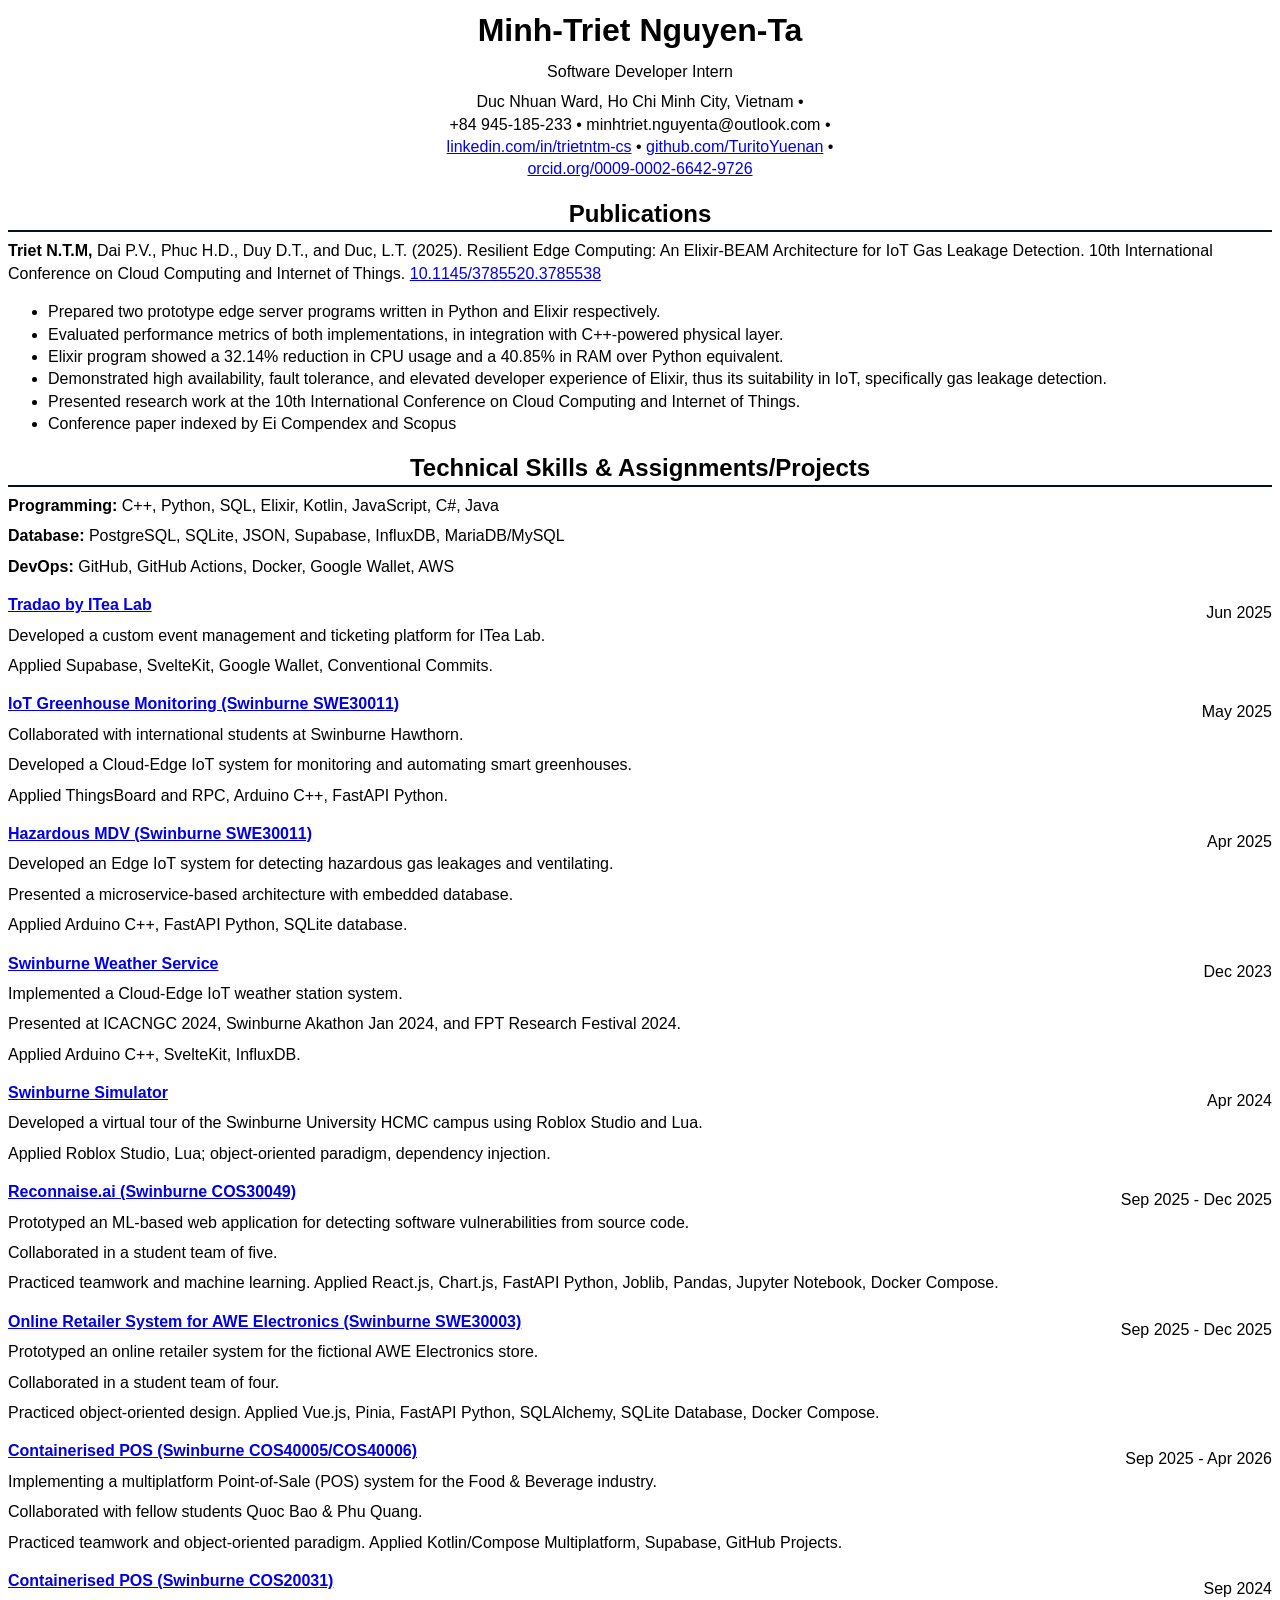
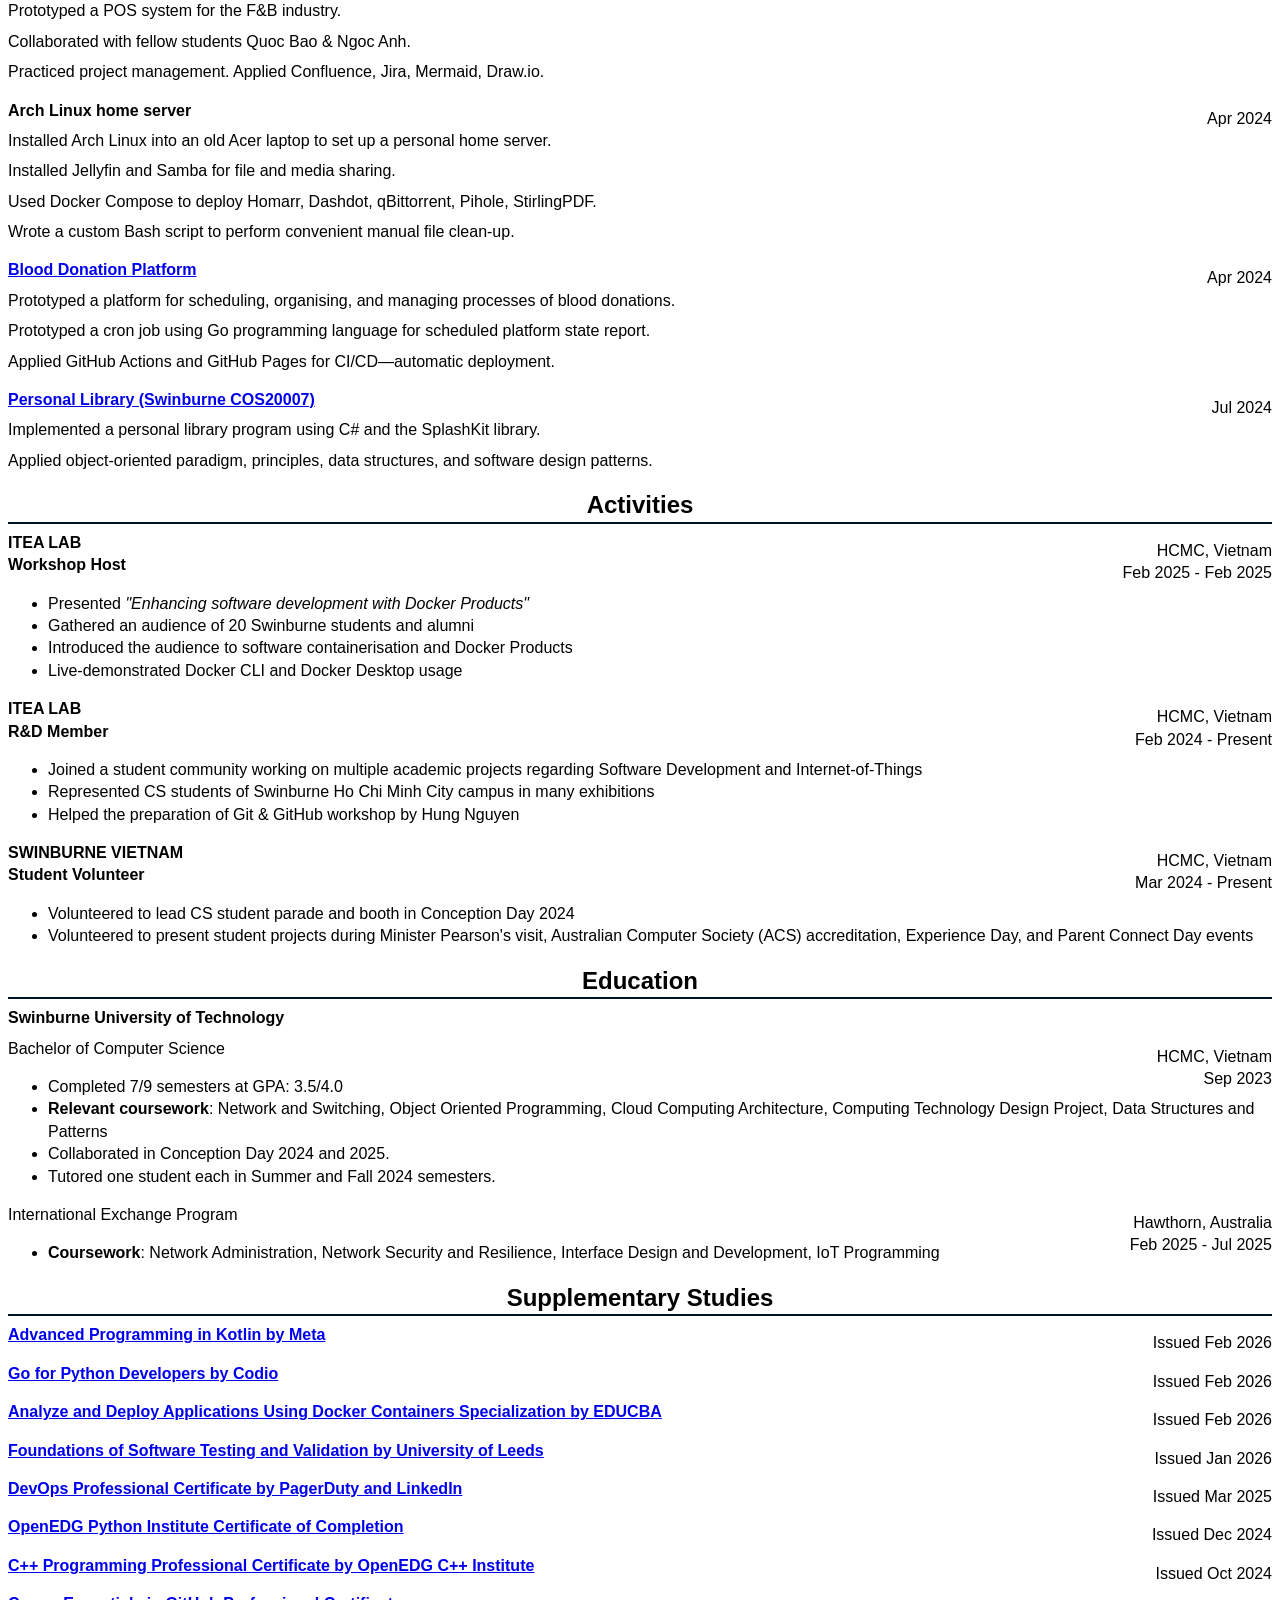
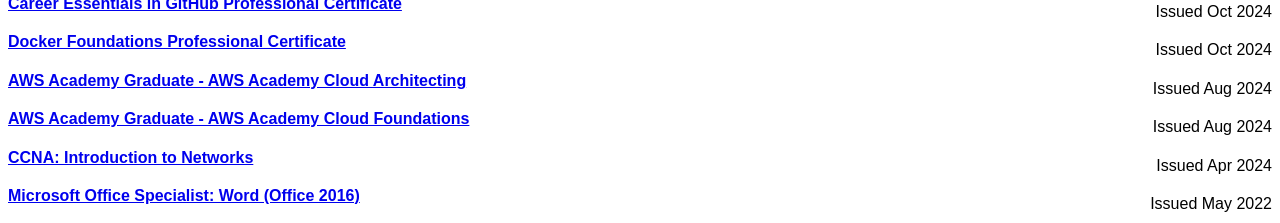
==== commit aab7e1c8: "add more certificates to CV, reduce spacing" ====
--- a/cvitae.html
+++ b/cvitae.html
@@ -31,7 +31,7 @@
 		}
 
 		section:not(:nth-child(2)) {
-			margin-top: 1.5rem;
+			margin-top: 1rem;
 		}
 
 		.float-right {
@@ -272,6 +272,34 @@
 		<h2>Supplementary Studies</h2>
 
 		<section>
+			<p class="float-right">Issued Feb 2026</p>
+			<h4><a href="https://coursera.org/share/d8fa8addf2a6952b245b208c8ebb44ed">
+				Advanced Programming in Kotlin by Meta
+			</a></h4>
+		</section>
+
+		<section>
+			<p class="float-right">Issued Feb 2026</p>
+			<h4><a href="https://coursera.org/share/cc9a8da0127d3bd23c3278d620f53913">
+				Go for Python Developers by Codio
+			</a></h4>
+		</section>
+
+		<section>
+			<p class="float-right">Issued Feb 2026</p>
+			<h4><a href="https://coursera.org/share/36abd23afddc0fca36fb6b824cac03e0">
+				Analyze and Deploy Applications Using Docker Containers Specialization by EDUCBA
+			</a></h4>
+		</section>
+
+		<section>
+			<p class="float-right">Issued Jan 2026</p>
+			<h4><a href="https://coursera.org/share/89dfae38612ed8c58cbee20ce4360137">
+				Foundations of Software Testing and Validation by University of Leeds
+			</a></h4>
+		</section>
+
+		<section>
 			<p class="float-right">Issued Mar 2025</p>
 			<h4><a href="https://linkedin.com/learning/certificates/638e42cc3e308cffa5f09a898a5dfc74d28135a8539bc6a8fc4a57ecd7414f47">
 				DevOps Professional Certificate by PagerDuty and LinkedIn
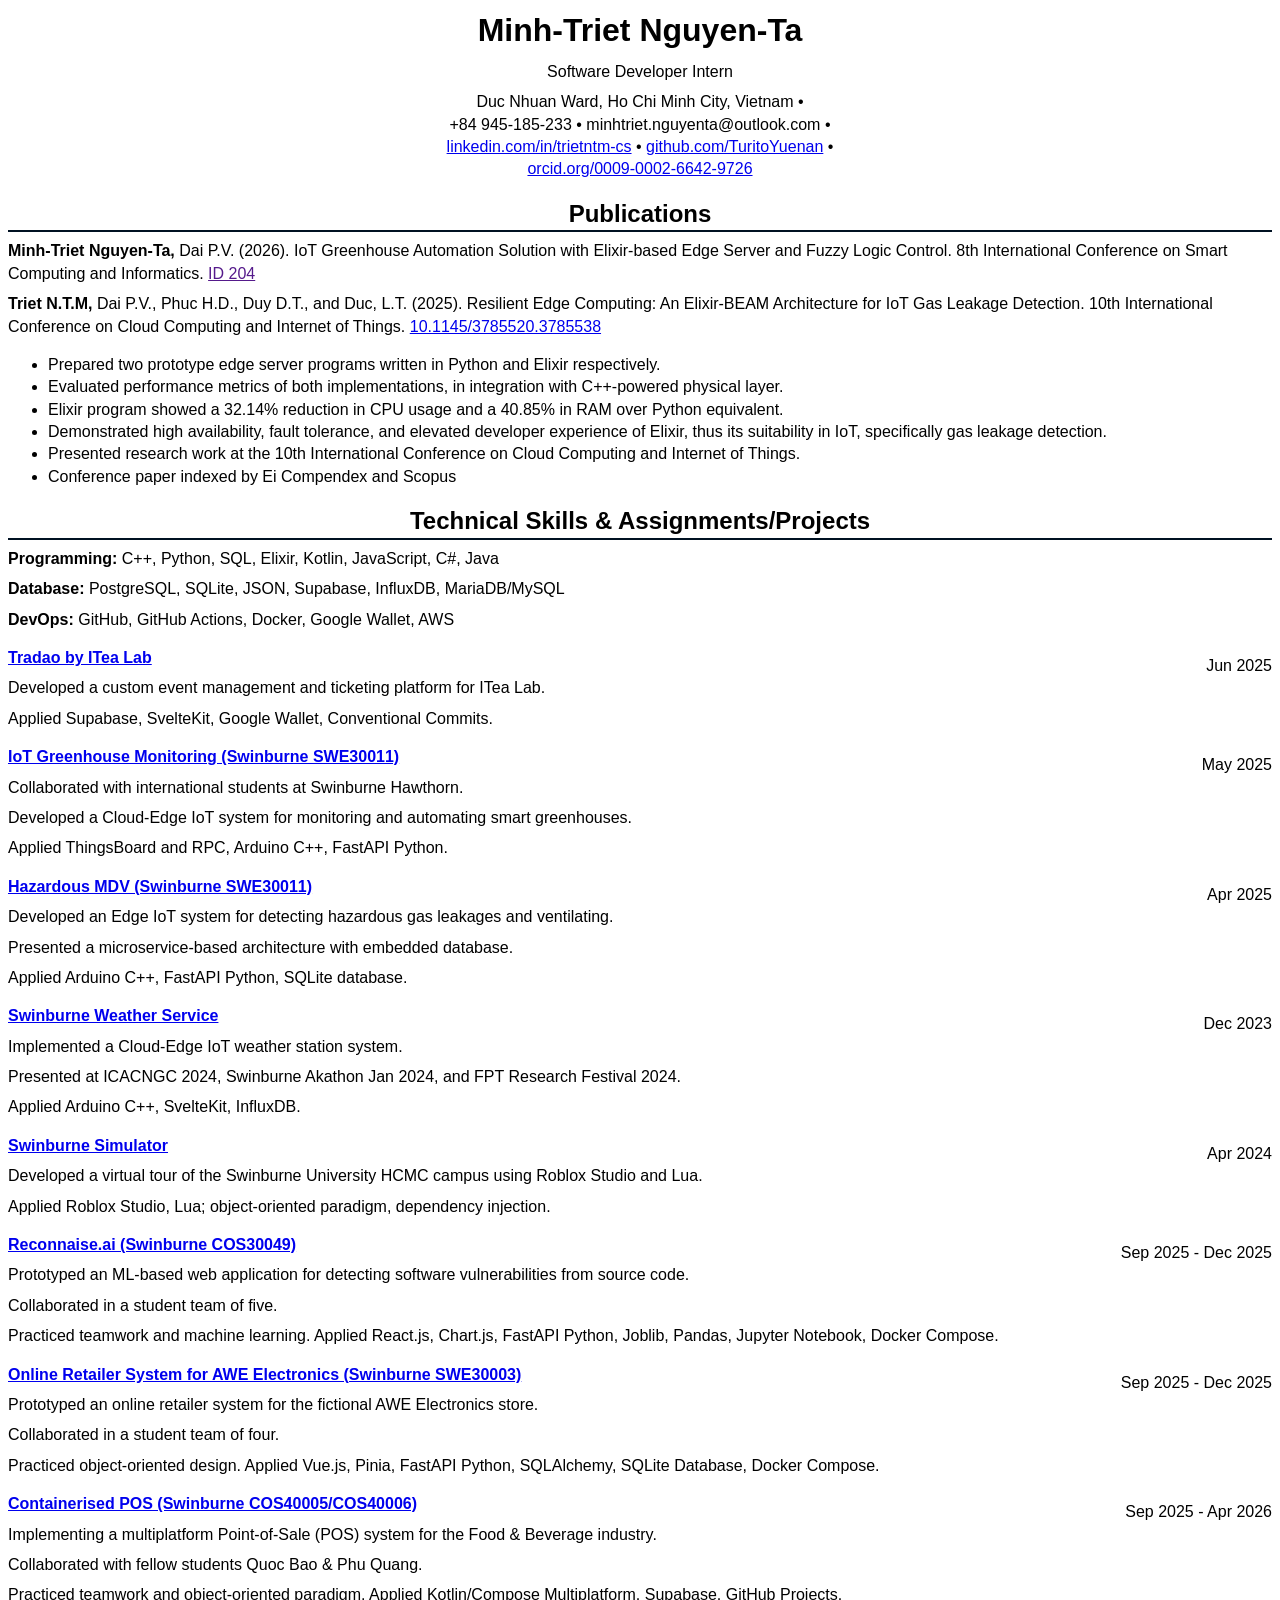
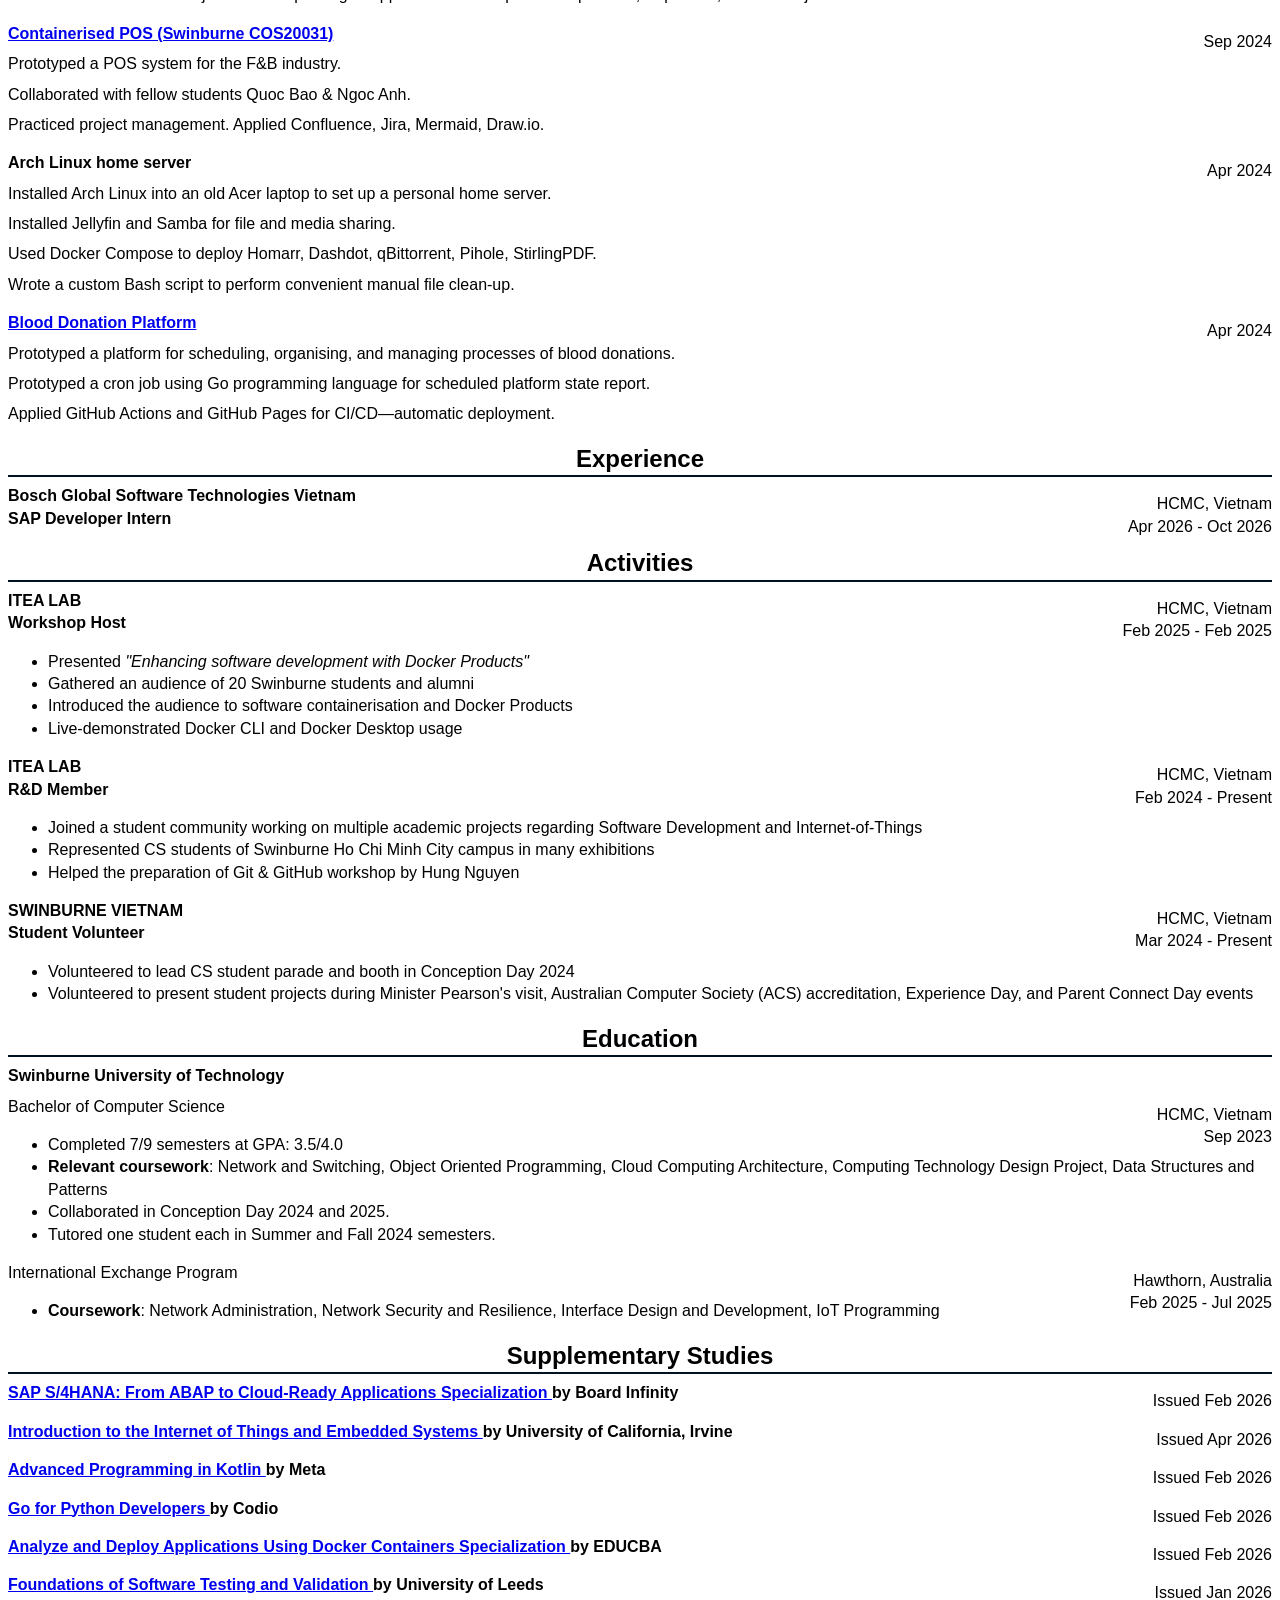
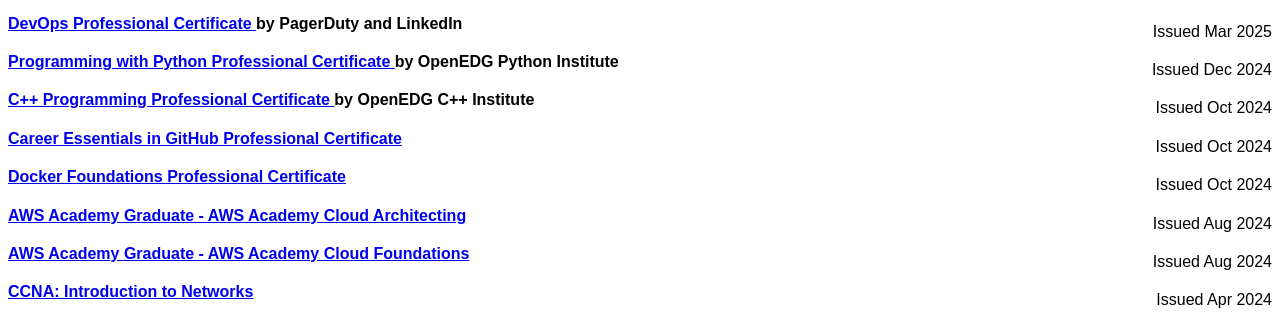
==== commit dd07ecc5: "update CV" ====
--- a/cvitae.html
+++ b/cvitae.html
@@ -63,6 +63,11 @@
 
 	<hgroup>
 		<h2>Publications</h2>
+
+		<p><strong>Minh-Triet Nguyen-Ta,</strong> Dai P.V. (2026). IoT Greenhouse Automation Solution with Elixir-based
+			Edge Server and Fuzzy Logic Control. 8th International Conference on Smart Computing and Informatics.
+			<a href="">ID 204</a>
+		</p>
 
 		<p><strong>Triet N.T.M,</strong> Dai P.V., Phuc H.D., Duy D.T., and Duc, L.T. (2025). Resilient Edge Computing:
 			An Elixir-BEAM Architecture for IoT Gas Leakage Detection. 10th International Conference on Cloud Computing
@@ -195,14 +200,14 @@
 			<p>Prototyped a cron job using Go programming language for scheduled platform state report.</p>
 			<p>Applied GitHub Actions and GitHub Pages for CI/CD&mdash;automatic deployment.</p>
 		</section>
-
-		<section>
-			<p class="float-right">Jul 2024</p>
-			<h4><a href="https://github.com/TuritoYuenan/personal-library">
-				Personal Library (Swinburne COS20007)
-			</a></h4>
-			<p>Implemented a personal library program using C# and the SplashKit library.</p>
-			<p>Applied object-oriented paradigm, principles, data structures, and software design patterns.</p>
+	</hgroup>
+
+	<hgroup>
+		<h2>Experience</h2>
+
+		<section>
+			<p class="float-right">HCMC, Vietnam <br> Apr 2026 - Oct 2026</p>
+			<h4>Bosch Global Software Technologies Vietnam <br> SAP Developer Intern</h4>
 		</section>
 	</hgroup>
 
@@ -273,51 +278,65 @@
 
 		<section>
 			<p class="float-right">Issued Feb 2026</p>
+			<h4><a href="https://coursera.org/account/accomplishments/specialization/RMWZVY5E380W">
+				SAP S/4HANA: From ABAP to Cloud-Ready Applications Specialization
+			</a> by Board Infinity</h4>
+		</section>
+
+		<section>
+			<p class="float-right">Issued Apr 2026</p>
+			<h4><a href="https://coursera.org/account/accomplishments/verify/J075IPL1D6O1">
+				Introduction to the Internet of Things and Embedded Systems
+			</a> by University of California, Irvine</h4>
+		</section>
+
+		<section>
+			<p class="float-right">Issued Feb 2026</p>
 			<h4><a href="https://coursera.org/share/d8fa8addf2a6952b245b208c8ebb44ed">
-				Advanced Programming in Kotlin by Meta
-			</a></h4>
+				Advanced Programming in Kotlin
+			</a> by Meta</h4>
 		</section>
 
 		<section>
 			<p class="float-right">Issued Feb 2026</p>
 			<h4><a href="https://coursera.org/share/cc9a8da0127d3bd23c3278d620f53913">
-				Go for Python Developers by Codio
-			</a></h4>
+				Go for Python Developers
+			</a> by Codio</h4>
 		</section>
 
 		<section>
 			<p class="float-right">Issued Feb 2026</p>
 			<h4><a href="https://coursera.org/share/36abd23afddc0fca36fb6b824cac03e0">
-				Analyze and Deploy Applications Using Docker Containers Specialization by EDUCBA
-			</a></h4>
+				Analyze and Deploy Applications Using Docker Containers Specialization
+			</a> by EDUCBA</h4>
 		</section>
 
 		<section>
 			<p class="float-right">Issued Jan 2026</p>
 			<h4><a href="https://coursera.org/share/89dfae38612ed8c58cbee20ce4360137">
-				Foundations of Software Testing and Validation by University of Leeds
-			</a></h4>
+				Foundations of Software Testing and Validation
+			</a> by University of Leeds</h4>
 		</section>
 
 		<section>
 			<p class="float-right">Issued Mar 2025</p>
 			<h4><a href="https://linkedin.com/learning/certificates/638e42cc3e308cffa5f09a898a5dfc74d28135a8539bc6a8fc4a57ecd7414f47">
-				DevOps Professional Certificate by PagerDuty and LinkedIn
-			</a></h4>
+				DevOps Professional Certificate
+			</a> by PagerDuty and LinkedIn</h4>
 		</section>
 
 		<section>
 			<p class="float-right">Issued Dec 2024</p>
 			<h4><a href="https://linkedin.com/learning/certificates/255c31d1182823057772359872e480ab6477032eda9355e44267479c5700dbc4">
-				OpenEDG Python Institute Certificate of Completion
-			</a></h4>
+				Programming with Python Professional Certificate
+			</a> by OpenEDG Python Institute</h4>
 		</section>
 
 		<section>
 			<p class="float-right">Issued Oct 2024</p>
 			<h4><a href="https://linkedin.com/learning/certificates/c333936354822321e34c31f2520f11de18f3167cad6a4490a33dd4154f267403">
-				C++ Programming Professional Certificate by OpenEDG C++ Institute
-			</a></h4>
+				C++ Programming Professional Certificate
+			</a> by OpenEDG C++ Institute</h4>
 		</section>
 
 		<section>
@@ -354,13 +373,6 @@
 				CCNA: Introduction to Networks
 			</a></h4>
 		</section>
-
-		<section>
-			<p class="float-right">Issued May 2022</p>
-			<h4><a href="https://www.credly.com/badges/da9a1d7e-ad06-4157-bf1c-5798200cb364/public_url">
-				Microsoft Office Specialist: Word (Office 2016)
-			</a></h4>
-		</section>
 	</hgroup>
 </body>
 
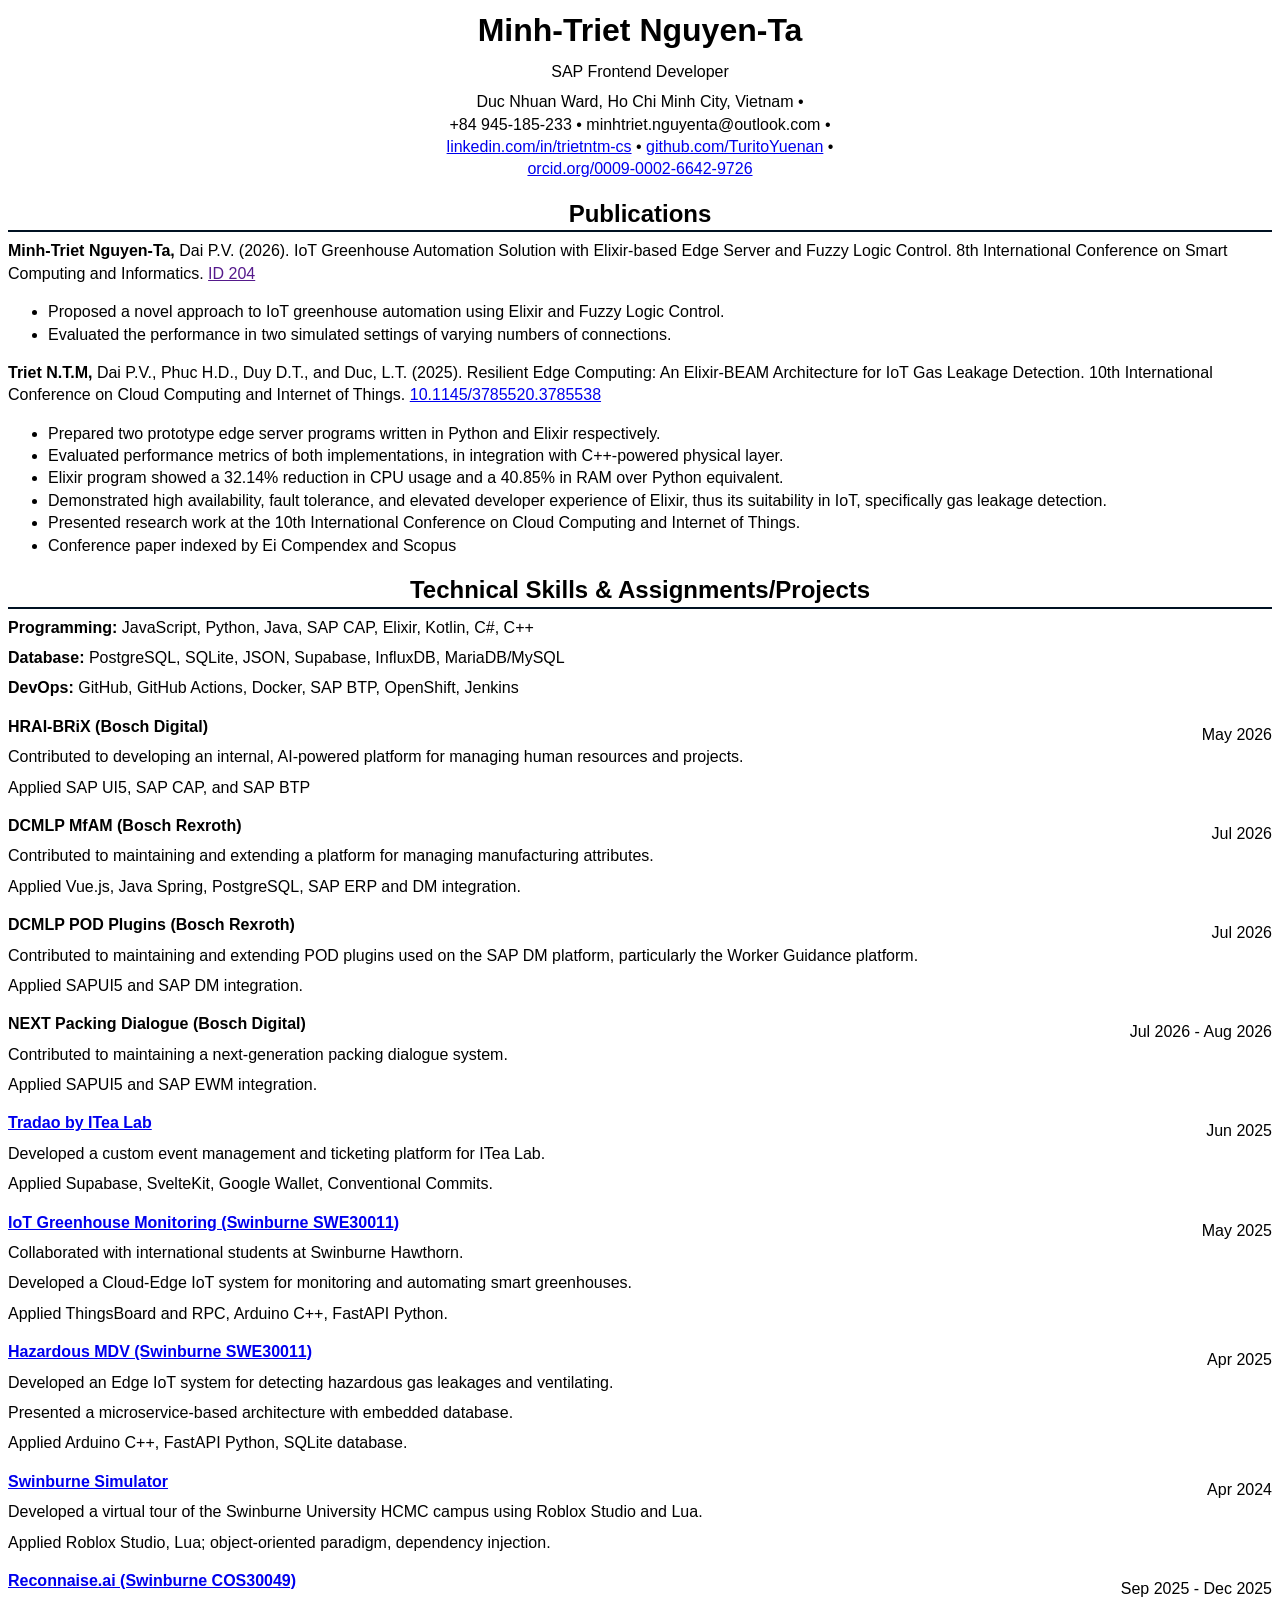
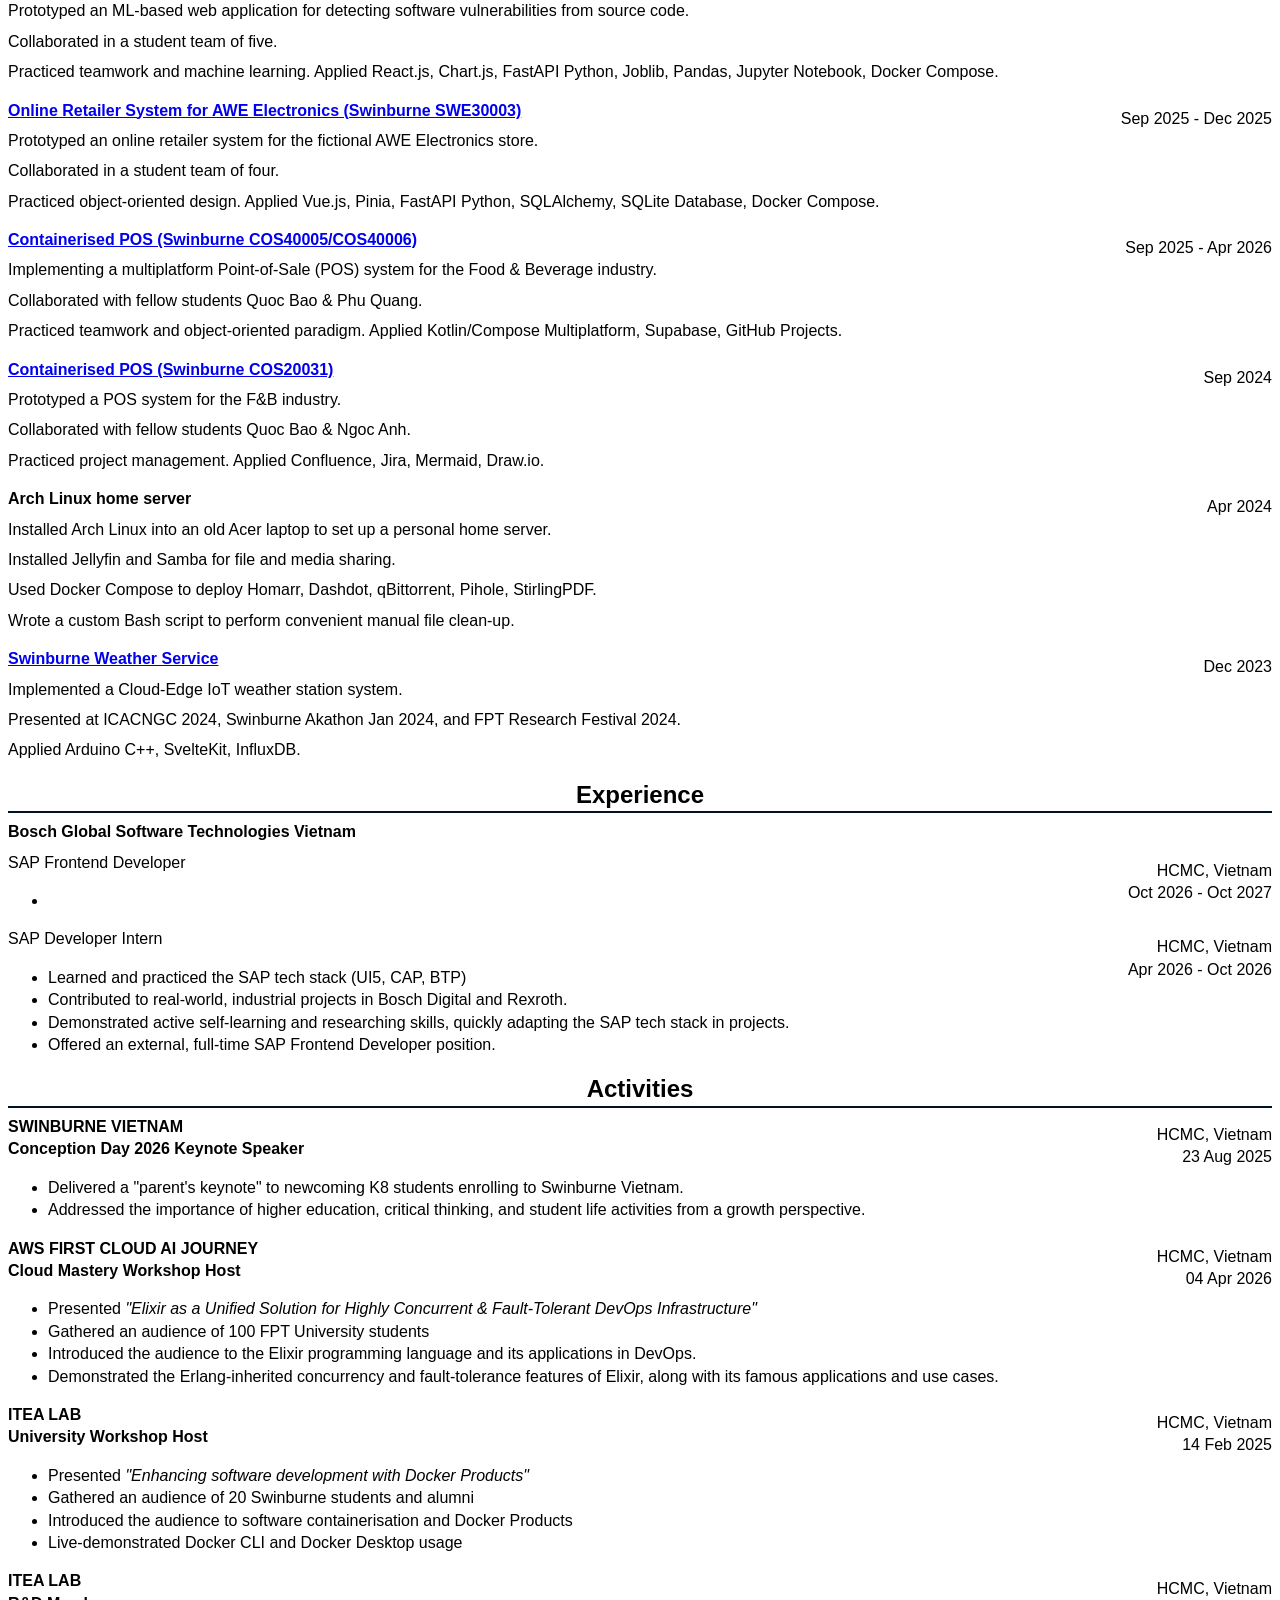
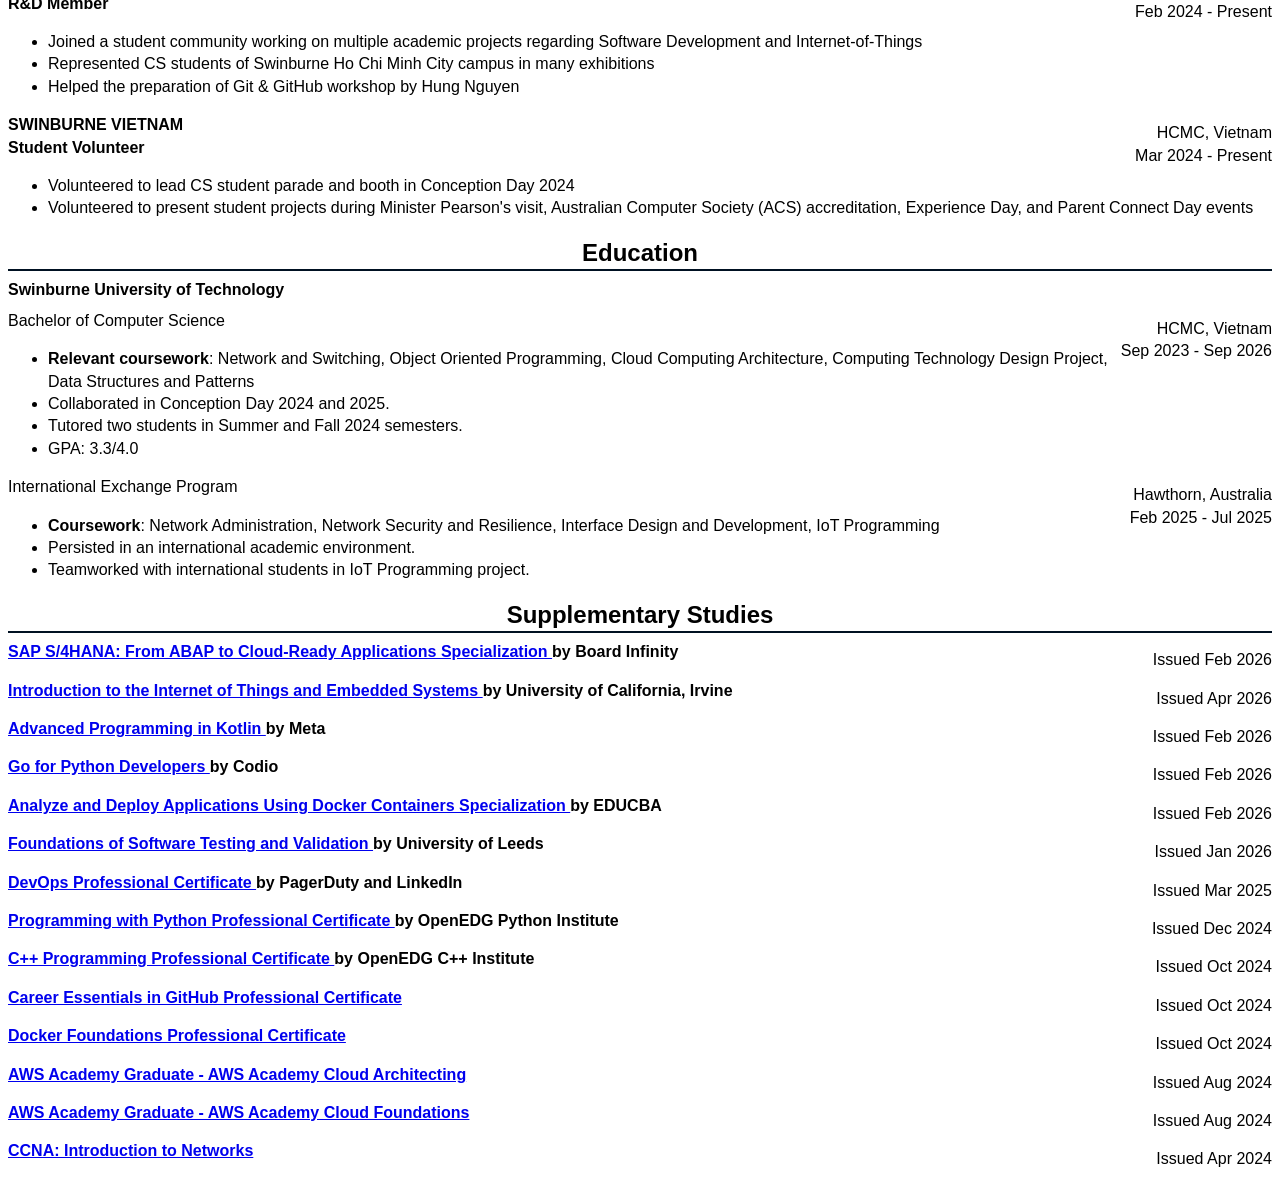
==== commit 71f83360: "update CV" ====
--- a/cvitae.html
+++ b/cvitae.html
@@ -50,7 +50,7 @@
 <body>
 	<hgroup>
 		<h1>Minh-Triet Nguyen-Ta</h1>
-		<p class="text-center">Software Developer Intern</p>
+		<p class="text-center">SAP Frontend Developer</p>
 		<p class="text-center">
 			Duc Nhuan Ward, Ho Chi Minh City, Vietnam
 			&bull; <br> +84&nbsp;945-185-233
@@ -68,6 +68,10 @@
 			Edge Server and Fuzzy Logic Control. 8th International Conference on Smart Computing and Informatics.
 			<a href="">ID 204</a>
 		</p>
+		<ul>
+			<li>Proposed a novel approach to IoT greenhouse automation using Elixir and Fuzzy Logic Control.</li>
+			<li>Evaluated the performance in two simulated settings of varying numbers of connections.</li>
+		</ul>
 
 		<p><strong>Triet N.T.M,</strong> Dai P.V., Phuc H.D., Duy D.T., and Duc, L.T. (2025). Resilient Edge Computing:
 			An Elixir-BEAM Architecture for IoT Gas Leakage Detection. 10th International Conference on Cloud Computing
@@ -90,13 +94,41 @@
 	<hgroup>
 		<h2>Technical Skills & Assignments/Projects</h2>
 
-		<p><strong>Programming:</strong> C++, Python, SQL, Elixir, Kotlin, JavaScript, C#, Java</p>
+		<p><strong>Programming:</strong> JavaScript, Python, Java, SAP CAP, Elixir, Kotlin, C#, C++</p>
 		<p><strong>Database:</strong> PostgreSQL, SQLite, JSON, Supabase, InfluxDB, MariaDB/MySQL</p>
-		<p><strong>DevOps:</strong> GitHub, GitHub Actions, Docker, Google Wallet, AWS</p>
+		<p><strong>DevOps:</strong> GitHub, GitHub Actions, Docker, SAP BTP, OpenShift, Jenkins</p>
+
+		<section>
+			<p class="float-right">May 2026</p>
+			<h4>HRAI-BRiX (Bosch Digital)</h4>
+			<p>Contributed to developing an internal, AI-powered platform for managing human resources and projects.</p>
+			<p>Applied SAP UI5, SAP CAP, and SAP BTP</p>
+		</section>
+
+		<section>
+			<p class="float-right">Jul 2026</p>
+			<h4>DCMLP MfAM (Bosch Rexroth)</h4>
+			<p>Contributed to maintaining and extending a platform for managing manufacturing attributes.</p>
+			<p>Applied Vue.js, Java Spring, PostgreSQL, SAP ERP and DM integration.</p>
+		</section>
+
+		<section>
+			<p class="float-right">Jul 2026</p>
+			<h4>DCMLP POD Plugins (Bosch Rexroth)</h4>
+			<p>Contributed to maintaining and extending POD plugins used on the SAP DM platform, particularly the Worker Guidance platform.</p>
+			<p>Applied SAPUI5 and SAP DM integration.</p>
+		</section>
+
+		<section>
+			<p class="float-right">Jul 2026 - Aug 2026</p>
+			<h4>NEXT Packing Dialogue (Bosch Digital)</h4>
+			<p>Contributed to maintaining a next-generation packing dialogue system.</p>
+			<p>Applied SAPUI5 and SAP EWM integration.</p>
+		</section>
 
 		<section>
 			<p class="float-right">Jun 2025</p>
-			<h4><a href="https://github.com/TuritoYuenan/tradao-emp">
+			<h4><a href="https://github.com/ITea-Lab/tradao">
 				Tradao by ITea Lab
 			</a></h4>
 			<p>Developed a custom event management and ticketing platform for ITea Lab.</p>
@@ -121,16 +153,6 @@
 			<p>Developed an Edge IoT system for detecting hazardous gas leakages and ventilating.</p>
 			<p>Presented a microservice-based architecture with embedded database.</p>
 			<p>Applied Arduino C++, FastAPI Python, SQLite database.</p>
-		</section>
-
-		<section>
-			<p class="float-right">Dec 2023</p>
-			<h4><a href="https://github.com/TuritoYuenan/zimmer-wetter">
-				Swinburne Weather Service
-			</a></h4>
-			<p>Implemented a Cloud-Edge IoT weather station system.</p>
-			<p>Presented at ICACNGC 2024, Swinburne Akathon Jan 2024, and FPT Research Festival 2024.</p>
-			<p>Applied Arduino C++, SvelteKit, InfluxDB.</p>
 		</section>
 
 		<section>
@@ -192,13 +214,13 @@
 		</section>
 
 		<section>
-			<p class="float-right">Apr 2024</p>
-			<h4><a href="https://github.com/TuritoYuenan/blood-donation-platform">
-				Blood Donation Platform
-			</a></h4>
-			<p>Prototyped a platform for scheduling, organising, and managing processes of blood donations.</p>
-			<p>Prototyped a cron job using Go programming language for scheduled platform state report.</p>
-			<p>Applied GitHub Actions and GitHub Pages for CI/CD&mdash;automatic deployment.</p>
+			<p class="float-right">Dec 2023</p>
+			<h4><a href="https://github.com/TuritoYuenan/zimmer-wetter">
+				Swinburne Weather Service
+			</a></h4>
+			<p>Implemented a Cloud-Edge IoT weather station system.</p>
+			<p>Presented at ICACNGC 2024, Swinburne Akathon Jan 2024, and FPT Research Festival 2024.</p>
+			<p>Applied Arduino C++, SvelteKit, InfluxDB.</p>
 		</section>
 	</hgroup>
 
@@ -206,8 +228,22 @@
 		<h2>Experience</h2>
 
 		<section>
+			<h4>Bosch Global Software Technologies Vietnam</h4>
+			<p class="float-right">HCMC, Vietnam <br> Oct 2026 - Oct 2027</p>
+			<p>SAP Frontend Developer</p>
+			<ul>
+				<li></li>
+			</ul>
+		</section>
+		<section>
 			<p class="float-right">HCMC, Vietnam <br> Apr 2026 - Oct 2026</p>
-			<h4>Bosch Global Software Technologies Vietnam <br> SAP Developer Intern</h4>
+			<p>SAP Developer Intern</p>
+			<ul>
+				<li>Learned and practiced the SAP tech stack (UI5, CAP, BTP)</li>
+				<li>Contributed to real-world, industrial projects in Bosch Digital and Rexroth.</li>
+				<li>Demonstrated active self-learning and researching skills, quickly adapting the SAP tech stack in projects.</li>
+				<li>Offered an external, full-time SAP Frontend Developer position.</li>
+			</ul>
 		</section>
 	</hgroup>
 
@@ -215,8 +251,28 @@
 		<h2>Activities</h2>
 
 		<section>
-			<p class="float-right">HCMC, Vietnam <br> Feb 2025 - Feb 2025</p>
-			<h4>ITEA LAB <br> Workshop Host</h4>
+			<p class="float-right">HCMC, Vietnam <br> 23 Aug 2025</p>
+			<h4>SWINBURNE VIETNAM <br> Conception Day 2026 Keynote Speaker</h4>
+			<ul>
+				<li>Delivered a "parent's keynote" to newcoming K8 students enrolling to Swinburne Vietnam.</li>
+				<li>Addressed the importance of higher education, critical thinking, and student life activities from a growth perspective.</li>
+			</ul>
+		</section>
+
+		<section>
+			<p class="float-right">HCMC, Vietnam <br> 04 Apr 2026</p>
+			<h4>AWS FIRST CLOUD AI JOURNEY <br> Cloud Mastery Workshop Host</h4>
+			<ul>
+				<li>Presented <em>"Elixir as a Unified Solution for Highly Concurrent & Fault-Tolerant DevOps Infrastructure"</em></li>
+				<li>Gathered an audience of 100 FPT University students</li>
+				<li>Introduced the audience to the Elixir programming language and its applications in DevOps.</li>
+				<li>Demonstrated the Erlang-inherited concurrency and fault-tolerance features of Elixir, along with its famous applications and use cases.</li>
+			</ul>
+		</section>
+
+		<section>
+			<p class="float-right">HCMC, Vietnam <br> 14 Feb 2025</p>
+			<h4>ITEA LAB <br> University Workshop Host</h4>
 			<ul>
 				<li>Presented <em>"Enhancing software development with Docker Products"</em></li>
 				<li>Gathered an audience of 20 Swinburne students and alumni</li>
@@ -253,14 +309,14 @@
 
 		<section>
 			<h4>Swinburne University of Technology</h4>
-			<p class="float-right">HCMC, Vietnam <br> Sep 2023</p>
+			<p class="float-right">HCMC, Vietnam <br> Sep 2023 - Sep 2026</p>
 			<p>Bachelor of Computer Science</p>
 			<ul>
-				<li>Completed 7/9 semesters at GPA: 3.5/4.0</li>
 				<li><strong>Relevant coursework</strong>: Network and Switching, Object Oriented Programming, Cloud
 					Computing Architecture, Computing Technology Design Project, Data Structures and Patterns</li>
 				<li>Collaborated in Conception Day 2024 and 2025.</li>
-				<li>Tutored one student each in Summer and Fall 2024 semesters.</li>
+				<li>Tutored two students in Summer and Fall 2024 semesters.</li>
+				<li>GPA: 3.3/4.0</li>
 			</ul>
 		</section>
 		<section>
@@ -269,6 +325,8 @@
 			<ul>
 				<li><strong>Coursework</strong>: Network Administration, Network Security and Resilience, Interface
 					Design and Development, IoT Programming</li>
+				<li>Persisted in an international academic environment.</li>
+				<li>Teamworked with international students in IoT Programming project.</li>
 			</ul>
 		</section>
 	</hgroup>
